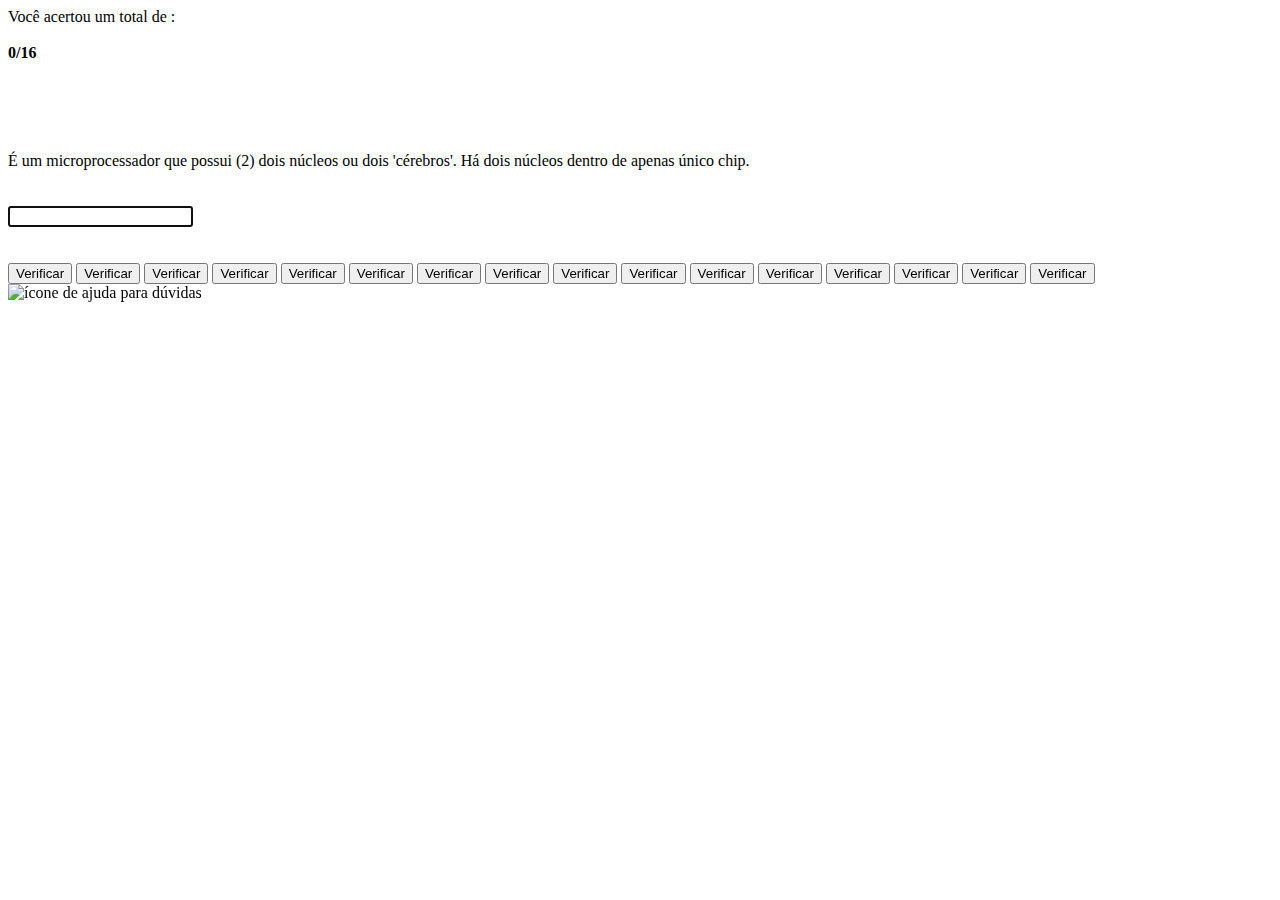
==== index.html @ f4ce8bfe "Add files via upload" ====
<!DOCTYPE html>
<html lang="pt">

<head>
    <meta charset="UTF-8">
    <meta http-equiv="X-UA-Compatible" content="IE=edge">
    <meta name="viewport" content="width=device-width, initial-scale=1.0">
    <title>Palavra-Cruzada</title>
    <link rel="shortcut icon" href="img/2.jpg">
</head>

<link rel="stylesheet" href="styles.css">

<body style="background-image: url(img/1.jpg);">
    <div class="container">

        <div id="TelaPrincipal">
            <!-- Coluna 1 -->
            <div class="Coluna">
                <div class="Celulas1" id="bordaLateralE01"></div>
                <div class="Celulas1" id="bordaLateralE"></div>
                <div class="Celulas1" id="bordaLateralE"></div>
                <div class="Celulas1" id="bordaLateralE"></div>
                <div class="Celulas1" id="bordaLateralE"></div>
                <div class="Celulas1" id="bordaLateralE"></div>
                <div class="Celulas1" id="bordaLateralE"></div>
                <div class="Celulas1" id="bordaLateralE"></div>
                <div class="Celulas1" id="bordaLateralE"></div>
                <div class="Celulas1" id="bordaLateralE"></div>
                <div class="Celulas1" id="bordaLateralE"></div>
                <div class="Celulas1" id="bordaLateralE"></div>
                <div class="Celulas1" id="bordaLateralE"></div>
                <div class="Celulas1" id="bordaLateralE"></div>
                <div class="Celulas1" id="bordaLateralE"></div>
                <div class="Celulas1" id="bordaLateralE"></div>
                <div class="Celulas1" id="bordaLateralE"></div>
                <div class="Celulas1" id="bordaLateralE"></div>
                <div class="Celulas1" id="bordaLateralE04"></div>
            </div>
            <!-- Coluna 2 -->
            <div class="Coluna">
                <div class="Celulas1" id="bordaSuperior"></div>
                <div class="Celulas" id="bordaLateralE05"></div>
                <div class="Celulas" id="CelulaVazia"></div>
                <div class="Celulas" id="CelulaVazia"></div>
                <div class="Celulas" id="CelulaVazia"></div>
                <div class="Celulas" id="CelulaVazia"></div>
                <div class="Celulas" id="CelulaVazia"></div>
                <div class="Celulas" id="CelulaVazia"></div>
                <div class="Celulas" id="CelulaVazia"></div>
                <div class="Celulas" id="CelulaVazia"></div>
                <div class="Celulas" id="CelulaVazia"></div>
                <div class="Celulas" id="CHAR_22"></div>
                <div class="Celulas" id="CelulaVazia"></div>
                <div class="Celulas" id="CelulaVazia"></div>
                <div class="Celulas" id="CelulaVazia"></div>
                <div class="Celulas" id="CelulaVazia"></div>
                <div class="Celulas" id="CelulaVazia"></div>
                <div class="Celulas" id="CelulaVazia"></div>
                <div class="Celulas1" id="bordaInferior"></div>
            </div>
            <!-- Coluna 3 -->
            <div class="Coluna">
                <div class="Celulas1" id="bordaSuperior"></div>
                <div class="Celulas" id="CHAR_1"></div>
                <div class="Celulas" id="CHAR_2"></div>
                <div class="Celulas" id="CHAR_3"></div>
                <div class="Celulas" id="CHAR_4"></div>
                <div class="Celulas" id="CHAR_5"></div>
                <div class="Celulas" id="CHAR_6"></div>
                <div class="Celulas" id="CHAR_7"></div>
                <div class="Celulas" id="CHAR_8"></div>
                <div class="Celulas" id="CHAR_9"></div>
                <div class="Celulas" id="CelulaVazia"></div>
                <div class="Celulas" id="CHAR_23"></div>
                <div class="Celulas" id="CelulaVazia"></div>
                <div class="Celulas" id="CelulaVazia"></div>
                <div class="Celulas" id="CelulaVazia"></div>
                <div class="Celulas" id="CelulaVazia"></div>
                <div class="Celulas" id="CelulaVazia"></div>
                <div class="Celulas" id="CelulaVazia"></div>
                <div class="Celulas1" id="bordaInferior"></div>
            </div>
            <!-- Coluna 4 -->
            <div class="Coluna">
                <div class="Celulas1" id="bordaSuperior"></div>
                <div class="Celulas" id="CelulaVazia"></div>
                <div class="Celulas" id="CelulaVazia"></div>
                <div class="Celulas" id="CelulaVazia"></div>
                <div class="Celulas" id="CelulaVazia"></div>
                <div class="Celulas" id="CelulaVazia"></div>
                <div class="Celulas" id="CelulaVazia"></div>
                <div class="Celulas" id="CelulaVazia"></div>
                <div class="Celulas" id="CHAR_31"></div>
                <div class="Celulas" id="CelulaVazia"></div>
                <div class="Celulas" id="CHAR_49"></div>
                <div class="Celulas" id="CHAR_24"></div>
                <div class="Celulas" id="CHAR_50"></div>
                <div class="Celulas" id="CelulaVazia"></div>
                <div class="Celulas" id="CelulaVazia"></div>
                <div class="Celulas" id="CelulaVazia"></div>
                <div class="Celulas" id="CelulaVazia"></div>
                <div class="Celulas" id="CelulaVazia"></div>
                <div class="Celulas1" id="bordaInferior"></div>
            </div>
            <!-- Coluna 5 -->
            <div class="Coluna">
                <div class="Celulas1" id="bordaSuperior"></div>
                <div class="Celulas" id="CelulaVazia"></div>
                <div class="Celulas" id="CelulaVazia"></div>
                <div class="Celulas" id="CelulaVazia"></div>
                <div class="Celulas" id="CHAR_79"></div>
                <div class="Celulas" id="CelulaVazia"></div>
                <div class="Celulas" id="CelulaVazia"></div>
                <div class="Celulas" id="CelulaVazia"></div>
                <div class="Celulas" id="CHAR_32"></div>
                <div class="Celulas" id="CelulaVazia"></div>
                <div class="Celulas" id="CelulaVazia"></div>
                <div class="Celulas" id="CHAR_25"></div>
                <div class="Celulas" id="CelulaVazia"></div>
                <div class="Celulas" id="CelulaVazia"></div>
                <div class="Celulas" id="CelulaVazia"></div>
                <div class="Celulas" id="CelulaVazia"></div>
                <div class="Celulas" id="CelulaVazia"></div>
                <div class="Celulas" id="CelulaVazia"></div>
                <div class="Celulas1" id="bordaInferior"></div>
            </div>
            <!-- Coluna 6 -->
            <div class="Coluna">
                <div class="Celulas1" id="bordaSuperior"></div>
                <div class="Celulas" id="CelulaVazia"></div>
                <div class="Celulas" id="CelulaVazia"></div>
                <div class="Celulas" id="CelulaVazia"></div>
                <div class="Celulas" id="CHAR_80"></div>
                <div class="Celulas" id="CelulaVazia"></div>
                <div class="Celulas" id="CelulaVazia"></div>
                <div class="Celulas" id="CelulaVazia"></div>
                <div class="Celulas" id="CHAR_16"></div>
                <div class="Celulas" id="CHAR_17"></div>
                <div class="Celulas" id="CelulaVazia"></div>
                <div class="Celulas" id="CHAR_26"></div>
                <div class="Celulas" id="CelulaVazia"></div>
                <div class="Celulas" id="CHAR_51"></div>
                <div class="Celulas" id="CelulaVazia"></div>
                <div class="Celulas" id="CelulaVazia"></div>
                <div class="Celulas" id="CelulaVazia"></div>
                <div class="Celulas" id="CelulaVazia"></div>
                <div class="Celulas1" id="bordaInferior"></div>
            </div>
            <!-- Coluna 7 -->
            <div class="Coluna">
                <div class="Celulas1" id="bordaSuperior"></div>
                <div class="Celulas" id="CHAR_55"></div>
                <div class="Celulas" id="CHAR_56"></div>
                <div class="Celulas" id="CHAR_57"></div>
                <div class="Celulas" id="CHAR_58"></div>
                <div class="Celulas" id="CHAR_59"></div>
                <div class="Celulas" id="CHAR_60"></div>
                <div class="Celulas" id="CHAR_61"></div>
                <div class="Celulas" id="CHAR_33"></div>
                <div class="Celulas" id="CelulaVazia"></div>
                <div class="Celulas" id="CelulaVazia"></div>
                <div class="Celulas" id="CHAR_27"></div>
                <div class="Celulas" id="CHAR_10"></div>
                <div class="Celulas" id="CHAR_11"></div>
                <div class="Celulas" id="CHAR_12"></div>
                <div class="Celulas" id="CelulaVazia"></div>
                <div class="Celulas" id="CHAR_41"></div>
                <div class="Celulas" id="CelulaVazia"></div>
                <div class="Celulas1" id="bordaInferior"></div>
            </div>
            <!-- Coluna 8 -->
            <div class="Coluna">
                <div class="Celulas1" id="bordaSuperior"></div>
                <div class="Celulas" id="CelulaVazia"></div>
                <div class="Celulas" id="CelulaVazia"></div>
                <div class="Celulas" id="CelulaVazia"></div>
                <div class="Celulas" id="CelulaVazia"></div>
                <div class="Celulas" id="CelulaVazia"></div>
                <div class="Celulas" id="CelulaVazia"></div>
                <div class="Celulas" id="CelulaVazia"></div>
                <div class="Celulas" id="CHAR_34"></div>
                <div class="Celulas" id="CelulaVazia"></div>
                <div class="Celulas" id="CelulaVazia"></div>
                <div class="Celulas" id="CHAR_28"></div>
                <div class="Celulas" id="CelulaVazia"></div>
                <div class="Celulas" id="CHAR_52"></div>
                <div class="Celulas" id="CelulaVazia"></div>
                <div class="Celulas" id="CelulaVazia"></div>
                <div class="Celulas" id="CHAR_42"></div>
                <div class="Celulas" id="CelulaVazia"></div>
                <div class="Celulas1" id="bordaInferior"></div>
            </div>
            <!-- Coluna 9 -->
            <div class="Coluna">
                <div class="Celulas1" id="bordaSuperior"></div>
                <div class="Celulas" id="CelulaVazia"></div>
                <div class="Celulas" id="CHAR_13"></div>
                <div class="Celulas" id="CelulaVazia"></div>
                <div class="Celulas" id="CelulaVazia"></div>
                <div class="Celulas" id="CHAR_46"></div>
                <div class="Celulas" id="CelulaVazia"></div>
                <div class="Celulas" id="CelulaVazia"></div>
                <div class="Celulas" id="CHAR_35"></div>
                <div class="Celulas" id="CelulaVazia"></div>
                <div class="Celulas" id="CelulaVazia"></div>
                <div class="Celulas" id="CHAR_29"></div>
                <div class="Celulas" id="CelulaVazia"></div>
                <div class="Celulas" id="CHAR_53"></div>
                <div class="Celulas" id="CelulaVazia"></div>
                <div class="Celulas" id="CelulaVazia"></div>
                <div class="Celulas" id="CHAR_43"></div>
                <div class="Celulas" id="CelulaVazia"></div>
                <div class="Celulas1" id="bordaInferior"></div>
            </div>
            <!-- Coluna 10 -->
            <div class="Coluna">
                <div class="Celulas1" id="bordaSuperior"></div>
                <div class="Celulas" id="CelulaVazia"></div>
                <div class="Celulas" id="CHAR_14"></div>
                <div class="Celulas" id="CHAR_70"></div>
                <div class="Celulas" id="CHAR_71"></div>
                <div class="Celulas" id="CHAR_47"></div>
                <div class="Celulas" id="CHAR_72"></div>
                <div class="Celulas" id="CHAR_18"></div>
                <div class="Celulas" id="CHAR_36"></div>
                <div class="Celulas" id="CHAR_73"></div>
                <div class="Celulas" id="CHAR_74"></div>
                <div class="Celulas" id="CHAR_30"></div>
                <div class="Celulas" id="CHAR_75"></div>
                <div class="Celulas" id="CHAR_54"></div>
                <div class="Celulas" id="CHAR_76"></div>
                <div class="Celulas" id="CHAR_77"></div>
                <div class="Celulas" id="CHAR_44"></div>
                <div class="Celulas" id="CHAR_78"></div>
                <div class="Celulas1" id="bordaInferior"></div>
            </div>
            <!-- Coluna 11 -->
            <div class="Coluna">
                <div class="Celulas1" id="bordaSuperior"></div>
                <div class="Celulas" id="CelulaVazia"></div>
                <div class="Celulas" id="CHAR_15"></div>
                <div class="Celulas" id="CelulaVazia"></div>
                <div class="Celulas" id="CelulaVazia"></div>
                <div class="Celulas" id="CHAR_48"></div>
                <div class="Celulas" id="CelulaVazia"></div>
                <div class="Celulas" id="CHAR_19"></div>
                <div class="Celulas" id="CHAR_37"></div>
                <div class="Celulas" id="CelulaVazia"></div>
                <div class="Celulas" id="CelulaVazia"></div>
                <div class="Celulas" id="CelulaVazia"></div>
                <div class="Celulas" id="CelulaVazia"></div>
                <div class="Celulas" id="CelulaVazia"></div>
                <div class="Celulas" id="CelulaVazia"></div>
                <div class="Celulas" id="CelulaVazia"></div>
                <div class="Celulas" id="CHAR_45"></div>
                <div class="Celulas" id="CelulaVazia"></div>
                <div class="Celulas1" id="bordaInferior"></div>
            </div>
            <!-- Coluna 12 -->
            <div class="Coluna">
                <div class="Celulas1" id="bordaSuperior"></div>
                <div class="Celulas" id="CelulaVazia"></div>
                <div class="Celulas" id="CelulaVazia"></div>
                <div class="Celulas" id="CelulaVazia"></div>
                <div class="Celulas" id="CelulaVazia"></div>
                <div class="Celulas" id="CelulaVazia"></div>
                <div class="Celulas" id="CelulaVazia"></div>
                <div class="Celulas" id="CelulaVazia"></div>
                <div class="Celulas" id="CHAR_38"></div>
                <div class="Celulas" id="CelulaVazia"></div>
                <div class="Celulas" id="CelulaVazia"></div>
                <div class="Celulas" id="CelulaVazia"></div>
                <div class="Celulas" id="CelulaVazia"></div>
                <div class="Celulas" id="CelulaVazia"></div>
                <div class="Celulas" id="CelulaVazia"></div>
                <div class="Celulas" id="CelulaVazia"></div>
                <div class="Celulas" id="CelulaVazia"></div>
                <div class="Celulas" id="CelulaVazia"></div>
                <div class="Celulas1" id="bordaInferior"></div>
            </div>
            <!-- Coluna 13 -->
            <div class="Coluna">
                <div class="Celulas1" id="bordaSuperior"></div>
                <div class="Celulas" id="CelulaVazia"></div>
                <div class="Celulas" id="CelulaVazia"></div>
                <div class="Celulas" id="CelulaVazia"></div>
                <div class="Celulas" id="CelulaVazia"></div>
                <div class="Celulas" id="CelulaVazia"></div>
                <div class="Celulas" id="CelulaVazia"></div>
                <div class="Celulas" id="CHAR_62"></div>
                <div class="Celulas" id="CHAR_39"></div>
                <div class="Celulas" id="CHAR_63"></div>
                <div class="Celulas" id="CHAR_64"></div>
                <div class="Celulas" id="CHAR_65"></div>
                <div class="Celulas" id="CHAR_66"></div>
                <div class="Celulas" id="CHAR_67"></div>
                <div class="Celulas" id="CHAR_68"></div>
                <div class="Celulas" id="CHAR_69"></div>
                <div class="Celulas" id="CelulaVazia"></div>
                <div class="Celulas" id="CelulaVazia"></div>
                <div class="Celulas1" id="bordaInferior"></div>
            </div>
            <!-- Coluna 14 -->
            <div class="Coluna">
                <div class="Celulas1" id="bordaSuperior"></div>
                <div class="Celulas" id="CelulaVazia"></div>
                <div class="Celulas" id="CelulaVazia"></div>
                <div class="Celulas" id="CelulaVazia"></div>
                <div class="Celulas" id="CelulaVazia"></div>
                <div class="Celulas" id="CelulaVazia"></div>
                <div class="Celulas" id="CelulaVazia"></div>
                <div class="Celulas" id="CelulaVazia"></div>
                <div class="Celulas" id="CHAR_40"></div>
                <div class="Celulas" id="CelulaVazia"></div>
                <div class="Celulas" id="CelulaVazia"></div>
                <div class="Celulas" id="CelulaVazia"></div>
                <div class="Celulas" id="CelulaVazia"></div>
                <div class="Celulas" id="CelulaVazia"></div>
                <div class="Celulas" id="CelulaVazia"></div>
                <div class="Celulas" id="CelulaVazia"></div>
                <div class="Celulas" id="CelulaVazia"></div>
                <div class="Celulas" id="CelulaVazia"></div>
                <div class="Celulas1" id="bordaInferior"></div>
            </div>
            <!-- Coluna 15 -->
            <div class="Coluna">
                <div class="Celulas1" id="bordaSuperior"></div>
                <div class="Celulas" id="CelulaVazia"></div>
                <div class="Celulas" id="CelulaVazia"></div>
                <div class="Celulas" id="CelulaVazia"></div>
                <div class="Celulas" id="CelulaVazia"></div>
                <div class="Celulas" id="CelulaVazia"></div>
                <div class="Celulas" id="CelulaVazia"></div>
                <div class="Celulas" id="CHAR_20"></div>
                <div class="Celulas" id="CHAR_21"></div>
                <div class="Celulas" id="CelulaVazia"></div>
                <div class="Celulas" id="CelulaVazia"></div>
                <div class="Celulas" id="CelulaVazia"></div>
                <div class="Celulas" id="CelulaVazia"></div>
                <div class="Celulas" id="CelulaVazia"></div>
                <div class="Celulas" id="CelulaVazia"></div>
                <div class="Celulas" id="CelulaVazia"></div>
                <div class="Celulas" id="CelulaVazia"></div>
                <div class="Celulas" id="CelulaVazia"></div>
                <div class="Celulas1" id="bordaInferior"></div>
            </div>
            <!-- Coluna 16 -->
            <div class="Coluna">
                <div class="Celulas1" id="bordaSuperior"></div>
                <div class="Celulas" id="CelulaVazia"></div>
                <div class="Celulas" id="CelulaVazia"></div>
                <div class="Celulas" id="CelulaVazia"></div>
                <div class="Celulas" id="CelulaVazia"></div>
                <div class="Celulas" id="CelulaVazia"></div>
                <div class="Celulas" id="CelulaVazia"></div>
                <div class="Celulas" id="CelulaVazia"></div>
                <div class="Celulas" id="CelulaVazia"></div>
                <div class="Celulas" id="CelulaVazia"></div>
                <div class="Celulas" id="CelulaVazia"></div>
                <div class="Celulas" id="CelulaVazia"></div>
                <div class="Celulas" id="CelulaVazia"></div>
                <div class="Celulas" id="CelulaVazia"></div>
                <div class="Celulas" id="CelulaVazia"></div>
                <div class="Celulas" id="CelulaVazia"></div>
                <div class="Celulas" id="CelulaVazia"></div>
                <div class="Celulas" id="CelulaVazia"></div>
                <div class="Celulas1" id="bordaInferior"></div>
            </div>
            <!-- Coluna 17 -->
            <div class="Coluna">
                <div class="Celulas1" id="bordaLateralD02"></div>
                <div class="Celulas1" id="bordaLateralD"></div>
                <div class="Celulas1" id="bordaLateralD"></div>
                <div class="Celulas1" id="bordaLateralD"></div>
                <div class="Celulas1" id="bordaLateralD"></div>
                <div class="Celulas1" id="bordaLateralD"></div>
                <div class="Celulas1" id="bordaLateralD"></div>
                <div class="Celulas1" id="bordaLateralD"></div>
                <div class="Celulas1" id="bordaLateralD"></div>
                <div class="Celulas1" id="bordaLateralD"></div>
                <div class="Celulas1" id="bordaLateralD"></div>
                <div class="Celulas1" id="bordaLateralD"></div>
                <div class="Celulas1" id="bordaLateralD"></div>
                <div class="Celulas1" id="bordaLateralD"></div>
                <div class="Celulas1" id="bordaLateralD"></div>
                <div class="Celulas1" id="bordaLateralD"></div>
                <div class="Celulas1" id="bordaLateralD"></div>
                <div class="Celulas1" id="bordaLateralD"></div>
                <div class="Celulas1" id="bordaLateralD03"></div>
            </div>
            <div class="Conteudo">
                <div class="Perguntas">
                    <div class="Contagem">

                        Você acertou um total de :<br> <br>

                        <b>
                            <span id="pontos">0</span>/16
                        </b>

                    </div>

                    <br> <br> <br> <br> <br>

                    <div class="ajuda" id="id_ajuda" style="display: none;">
                        <span id="resolucao">
                        <h4>Realize os seguintes exercícios de
                            Sistemas de Numeração para ter acesso à ajuda.</h4>
                            <span id="pgt_01">1. Transforme de Decimal para Binário: <br> </span>
                            A) <b>272</b> <input id="A_1"> <br>
                            <!--100010000 -->
                            B) <b>554</b> <input id="B_1"> <br>
                            <!--1000101010 -->
                            C) <b>139</b> <input id="C_1"> <br> <br>
                            <!--10001011 -->
                            <span id="pgt_02">2. Transforme de Hexadecimal para Octal: <br></span>
                            A) <b>444</b> <input id="A_2"> <br>
                            <!--2104 -->
                            B) <b>251</b> <input id="B_2"> <br>
                            <!--1121 -->
                            C) <b>666</b> <input id="C_2"> <br> <br>
                            <!--3146 -->
                            <span id="pgt_03">3. Transforme de Hexadecimal para Decimal: <br> </span>
                            A) <b>5B1</b> <input id="A_3"> <br>
                            <!--1457 -->
                            B) <b>BBC</b> <input id="B_3"> <br>
                            <!--3004 -->
                            C) <b>111</b> <input id="C_3"> <br> <br>
                            <!--273 -->
                        </span>
                        <button onclick="enviar()" id="bt_enviar">Enviar</button>
                        <button onclick="voltar()" id="bt_voltar">Voltar</button>
<a href=""></a>

                    </div>
                    <div id="Pergunta1">
                        <div class="Cx_Pergunta" id="Pergunta00">
                            É um microprocessador que possui (2) dois núcleos ou dois 'cérebros'. Há dois núcleos dentro
                            de apenas único chip.
                        </div>
                        <br> <br>

                        <input id="Resposta" autofocus>
                        <br> <br> <br>

                        <button id="botao00" onclick="bt_Resposta00()">Verificar</button>
                        <button id="botao01" onclick="bt_Resposta01()">Verificar</button>
                        <button id="botao02" onclick="bt_Resposta02()">Verificar</button>
                        <button id="botao03" onclick="bt_Resposta03()">Verificar</button>
                        <button id="botao04" onclick="bt_Resposta04()">Verificar</button>
                        <button id="botao05" onclick="bt_Resposta05()">Verificar</button>
                        <button id="botao06" onclick="bt_Resposta06()">Verificar</button>
                        <button id="botao07" onclick="bt_Resposta07()">Verificar</button>
                        <button id="botao08" onclick="bt_Resposta08()">Verificar</button>
                        <button id="botao09" onclick="bt_Resposta09()">Verificar</button>
                        <button id="botao10" onclick="bt_Resposta10()">Verificar</button>
                        <button id="botao11" onclick="bt_Resposta11()">Verificar</button>
                        <button id="botao12" onclick="bt_Resposta12()">Verificar</button>
                        <button id="botao13" onclick="bt_Resposta13()">Verificar</button>
                        <button id="botao14" onclick="bt_Resposta14()">Verificar</button>
                        <button id="botao15" onclick="bt_Resposta15()">Verificar</button>

                        <a href="inicio.html">
                            <button id="ret" onclick="retornar()" style="display: none;">
                                Reiniciar
                            </button>
                        </a>

                        <div class="Separar" id="repositorio"></div>
                        <img onclick="img_ajuda()" src="img/help.png" alt="ícone de ajuda para dúvidas">
                    </div>

                </div>
            </div>
        </div>
    </div>
</body>

</html>
<script>
    var contagem = 0;

    function bt_Resposta00() {
        var ax_Resposta = Resposta.value;
        var contagem = 0;
        if (ax_Resposta == "DualCore" ||
            ax_Resposta == "Dual core" ||
            ax_Resposta == "dual core" ||
            ax_Resposta == "dual Core" ||
            ax_Resposta == "DUAL CORE" ||
            ax_Resposta == "Dual-Core" ||
            ax_Resposta == "Dual-core" ||
            ax_Resposta == "dual-core" ||
            ax_Resposta == "DUAL-CORE" ||
            ax_Resposta == "DualCore" ||
            ax_Resposta == "Dualcore" ||
            ax_Resposta == "dualcore" ||
            ax_Resposta == "DUALCORE") {
            CHAR_1.innerHTML = `D`;
            CHAR_2.innerHTML = `U`;
            CHAR_3.innerHTML = `A`;
            CHAR_4.innerHTML = `L`;
            CHAR_5.innerHTML = `-`;
            CHAR_6.innerHTML = `C`;
            CHAR_7.innerHTML = `O`;
            CHAR_8.innerHTML = `R`;
            CHAR_9.innerHTML = `E`;
            botao00.style.display = "none";
            botao01.style.display = "block";
            botao02.style.display = "none";
            botao03.style.display = "none";
            botao04.style.display = "none";
            botao05.style.display = "none";
            botao06.style.display = "none";
            botao07.style.display = "none";
            botao08.style.display = "none";
            botao09.style.display = "none";
            botao10.style.display = "none";
            botao11.style.display = "none";
            botao12.style.display = "none";
            botao13.style.display = "none";
            botao14.style.display = "none";
            botao15.style.display = "none";
            ret.style.display = "none";
            Resposta.value = '';
            contagem = contagem + 1;
            pontos.innerHTML = contagem;
            Pergunta00.innerHTML = `É a parte de um SO, que realiza as instruções de um programa de computador, para executar a aritmética básica, lógica, e a entrada e saída de dados.`
        } else {
            alert("Resposta incorreta!")
            alert("Tente novamente.")
        }
    }

    function bt_Resposta01() {
        var ax_Resposta = Resposta.value;
        var contagem = 1;
        if (ax_Resposta == "CPU" ||
            ax_Resposta == "CPu" ||
            ax_Resposta == "Cpu" ||
            ax_Resposta == "cPU" ||
            ax_Resposta == "cPu" ||
            ax_Resposta == "CpU" ||
            ax_Resposta == "cpu" ||
            ax_Resposta == "cpU") {
            CHAR_10.innerHTML = `C`
            CHAR_11.innerHTML = `P`
            CHAR_12.innerHTML = `U`
            botao00.style.display = "none";
            botao01.style.display = "none";
            botao02.style.display = "block";
            botao03.style.display = "none";
            botao04.style.display = "none";
            botao05.style.display = "none";
            botao06.style.display = "none";
            botao07.style.display = "none";
            botao08.style.display = "none";
            botao09.style.display = "none";
            botao10.style.display = "none";
            botao11.style.display = "none";
            botao12.style.display = "none";
            botao13.style.display = "none";
            botao14.style.display = "none";
            botao15.style.display = "none";
            ret.style.display = "none";
            Resposta.value = '';
            Pergunta00.innerHTML = `Sigla em inglês de uma característica de um computador que dá possibilidades à leitura e escrita da memória do sistema independente de uma CPU.`;
            contagem = contagem + 1;
            pontos.innerHTML = contagem;
        } else {
            alert("Resposta incorreta!")
            alert("Tente novamente.")
        }
    }

    function bt_Resposta02() {

        var ax_Resposta = Resposta.value;
        var contagem = 2;
        if (ax_Resposta == "dma" ||
            ax_Resposta == "DMA" ||
            ax_Resposta == "Dma" ||
            ax_Resposta == "DMa" ||
            ax_Resposta == "DmA" ||
            ax_Resposta == "dMA" ||
            ax_Resposta == "dMa" ||
            ax_Resposta == "dmA") {
            CHAR_13.innerHTML = `D`
            CHAR_14.innerHTML = `M`
            CHAR_15.innerHTML = `A`
            botao00.style.display = "none";
            botao01.style.display = "none";
            botao02.style.display = "none";
            botao03.style.display = "block";
            botao04.style.display = "none";
            botao05.style.display = "none";
            botao06.style.display = "none";
            botao07.style.display = "none";
            botao08.style.display = "none";
            botao09.style.display = "none";
            botao10.style.display = "none";
            botao11.style.display = "none";
            botao12.style.display = "none";
            botao13.style.display = "none";
            botao14.style.display = "none";
            botao15.style.display = "none";
            ret.style.display = "none";
            Resposta.value = '';
            Pergunta00.innerHTML = `Uma série de processadores da marca Intel que foi lançado pela primeira vez ao mundo em 9 de Setembro de 2009 nos Estados Unidos da América.`;
            contagem = contagem + 1;
            pontos.innerHTML = contagem;
        } else {
            alert("Resposta incorreta!")
            alert("Tente novamente.")
        }
    }

    function bt_Resposta03() {
        var ax_Resposta = Resposta.value;
        var contagem = 3;
        if (ax_Resposta == "i5" ||
            ax_Resposta == "I5") {
            CHAR_16.innerHTML = `I`;
            CHAR_17.innerHTML = `5`;
            botao00.style.display = "none";
            botao01.style.display = "none";
            botao02.style.display = "none";
            botao03.style.display = "none";
            botao04.style.display = "block";
            botao05.style.display = "none";
            botao06.style.display = "none";
            botao07.style.display = "none";
            botao08.style.display = "none";
            botao09.style.display = "none";
            botao10.style.display = "none";
            botao11.style.display = "none";
            botao12.style.display = "none";
            botao13.style.display = "none";
            botao14.style.display = "none";
            botao15.style.display = "none";
            ret.style.display = "none";
            Resposta.value = '';
            Pergunta00.innerHTML = `Uma série de processadores da marca Intel que foi lançado pela primeira vez ao mundo em 17 de Novembro de 2008 nos Estados Unidos da América.`;
            contagem = contagem + 1;
            pontos.innerHTML = contagem;
        } else {
            alert("Resposta incorreta!")
            alert("Tente novamente.")
        }
    }

    function bt_Resposta04() {
        var ax_Resposta = Resposta.value;
        var contagem = 4;
        if (ax_Resposta == "i7" ||
            ax_Resposta == "I7") {
            CHAR_18.innerHTML = `I`;
            CHAR_19.innerHTML = `7`;
            botao00.style.display = "none";
            botao01.style.display = "none";
            botao02.style.display = "none";
            botao03.style.display = "none";
            botao04.style.display = "none";
            botao05.style.display = "block";
            botao06.style.display = "none";
            botao07.style.display = "none";
            botao08.style.display = "none";
            botao09.style.display = "none";
            botao10.style.display = "none";
            botao11.style.display = "none";
            botao12.style.display = "none";
            botao13.style.display = "none";
            botao14.style.display = "none";
            botao15.style.display = "none";
            ret.style.display = "none";
            Resposta.value = '';
            Pergunta00.innerHTML = `Nomenclatura para Seleção de Chip na língua inglesa. Geralmente o mesmo é utilizado com a lógica dos três estados.`;
            contagem = contagem + 1;
            pontos.innerHTML = contagem;
        } else {
            alert("Resposta incorreta!")
            alert("Tente novamente.")
        }
    }

    function bt_Resposta05() {
        var ax_Resposta = Resposta.value;
        var contagem = 5;
        if (ax_Resposta == "CS" ||
            ax_Resposta == "cs" ||
            ax_Resposta == "Cs" ||
            ax_Resposta == "cS") {
            CHAR_20.innerHTML = `C`;
            CHAR_21.innerHTML = `S`;
            botao00.style.display = "none";
            botao01.style.display = "none";
            botao02.style.display = "none";
            botao03.style.display = "none";
            botao04.style.display = "none";
            botao05.style.display = "none";
            botao06.style.display = "block";
            botao07.style.display = "none";
            botao08.style.display = "none";
            botao09.style.display = "none";
            botao10.style.display = "none";
            botao11.style.display = "none";
            botao12.style.display = "none";
            botao13.style.display = "none";
            botao14.style.display = "none";
            botao15.style.display = "none";
            ret.style.display = "none";
            Resposta.value = '';
            Pergunta00.innerHTML = `É um microprocessador que possui (4) quatro núcleos ou quatro 'cérebros'. Há quatro núcleos dentro de apenas único chip.`;
            contagem = contagem + 1;
            pontos.innerHTML = contagem;
        } else {
            alert("Resposta incorreta!")
            alert("Tente novamente.")
        }
    }

    function bt_Resposta06() {
        var ax_Resposta = Resposta.value;
        var contagem = 6;
        if (ax_Resposta == "QuadCore" ||
            ax_Resposta == "Quad core" ||
            ax_Resposta == "quad core" ||
            ax_Resposta == "quad Core" ||
            ax_Resposta == "QUAD CORE" ||
            ax_Resposta == "Quad-Core" ||
            ax_Resposta == "Quad-core" ||
            ax_Resposta == "quad-core" ||
            ax_Resposta == "QUAD-CORE" ||
            ax_Resposta == "QuadCore" ||
            ax_Resposta == "Quadcore" ||
            ax_Resposta == "quadcore" ||
            ax_Resposta == "QUADCORE") {
            CHAR_22.innerHTML = `Q`;
            CHAR_23.innerHTML = `U`;
            CHAR_24.innerHTML = `A`;
            CHAR_25.innerHTML = `D`;
            CHAR_26.innerHTML = `-`;
            CHAR_27.innerHTML = `C`;
            CHAR_28.innerHTML = `O`;
            CHAR_29.innerHTML = `R`;
            CHAR_30.innerHTML = `E`;
            botao00.style.display = "none";
            botao01.style.display = "none";
            botao02.style.display = "none";
            botao03.style.display = "none";
            botao04.style.display = "none";
            botao05.style.display = "none";
            botao06.style.display = "none";
            botao07.style.display = "block";
            botao08.style.display = "none";
            botao09.style.display = "none";
            botao10.style.display = "none";
            botao11.style.display = "none";
            botao12.style.display = "none";
            botao13.style.display = "none";
            botao14.style.display = "none";
            botao15.style.display = "none";
            ret.style.display = "none";
            Resposta.value = '';
            Pergunta00.innerHTML = `Corresponde a uma memória local rápida do microprocessador e também armazena informações binárias (instruções, endereços e também dados).`;
            contagem = contagem + 1;
            pontos.innerHTML = contagem;
        } else {
            alert("Resposta incorreta!")
            alert("Tente novamente.")
        }
    }

    function bt_Resposta07() {
        var ax_Resposta = Resposta.value;
        var contagem = 7;
        if (ax_Resposta == "Registradores" ||
            ax_Resposta == "REGISTRADORES" ||
            ax_Resposta == "registradores") {
            CHAR_31.innerHTML = `E`;
            CHAR_32.innerHTML = `G`;
            CHAR_33.innerHTML = `S`;
            CHAR_34.innerHTML = `T`;
            CHAR_35.innerHTML = `R`;
            CHAR_36.innerHTML = `A`;
            CHAR_37.innerHTML = `D`;
            CHAR_38.innerHTML = `O`;
            CHAR_39.innerHTML = `R`;
            CHAR_40.innerHTML = `E`;
            botao00.style.display = "none";
            botao01.style.display = "none";
            botao02.style.display = "none";
            botao03.style.display = "none";
            botao04.style.display = "none";
            botao05.style.display = "none";
            botao06.style.display = "none";
            botao07.style.display = "none";
            botao08.style.display = "block";
            botao09.style.display = "none";
            botao10.style.display = "none";
            botao11.style.display = "none";
            botao12.style.display = "none";
            botao13.style.display = "none";
            botao14.style.display = "none";
            botao15.style.display = "none";
            ret.style.display = "none";
            Resposta.value = '';
            Pergunta00.innerHTML = `Tipo de memória NÃO VOLÁTIL, ou seja, consegue manter informações mesmo quando não há alimentação. Se difere da ROM pois pode ser atualizada.`;
            contagem = contagem + 1;
            pontos.innerHTML = contagem;
        } else {
            alert("Resposta incorreta!")
            alert("Tente novamente.")
        }
    }

    function bt_Resposta08() {
        var ax_Resposta = Resposta.value;
        var contagem = 8;
        if (ax_Resposta == "Flash" ||
            ax_Resposta == "FLASH" ||
            ax_Resposta == "flash") {
            CHAR_41.innerHTML = `F`;
            CHAR_42.innerHTML = `L`;
            CHAR_43.innerHTML = `A`;
            CHAR_44.innerHTML = `S`;
            CHAR_45.innerHTML = `H`;
            botao00.style.display = "none";
            botao01.style.display = "none";
            botao02.style.display = "none";
            botao03.style.display = "none";
            botao04.style.display = "none";
            botao05.style.display = "none";
            botao06.style.display = "none";
            botao07.style.display = "none";
            botao08.style.display = "none";
            botao09.style.display = "block";
            botao10.style.display = "none";
            botao11.style.display = "none";
            botao12.style.display = "none";
            botao13.style.display = "none";
            botao14.style.display = "none";
            botao15.style.display = "none";
            ret.style.display = "none";
            Resposta.value = '';
            Pergunta00.innerHTML = `É um tipo de memória NÃO VOLATIL e muito conhecida, porém, diferente da Memória Flash, esse tipo de memória não pode ser regravada.`;
            contagem = contagem + 1;
            pontos.innerHTML = contagem;
        } else {
            alert("Resposta incorreta!")
            alert("Tente novamente.")
        }
    }

    function bt_Resposta09() {
        var ax_Resposta = Resposta.value;
        var contagem = 9;
        if (ax_Resposta == "rom" ||
            ax_Resposta == "ROM" ||
            ax_Resposta == "Rom") {
            CHAR_46.innerHTML = `R`;
            CHAR_47.innerHTML = `O`;
            CHAR_48.innerHTML = `M`;
            botao00.style.display = "none";
            botao01.style.display = "none";
            botao02.style.display = "none";
            botao03.style.display = "none";
            botao04.style.display = "none";
            botao05.style.display = "none";
            botao06.style.display = "none";
            botao07.style.display = "none";
            botao08.style.display = "none";
            botao09.style.display = "none";
            botao10.style.display = "block";
            botao11.style.display = "none";
            botao12.style.display = "none";
            botao13.style.display = "none";
            botao14.style.display = "none";
            botao15.style.display = "none";
            ret.style.display = "none";
            Resposta.value = '';
            Pergunta00.innerHTML = `É um tipo de memória VOLATIL, que guarda os arquivos do computados de forma temporária, ou seja, a mesma pode ser regravada várias e várias vezes.`;
            contagem = contagem + 1;
            pontos.innerHTML = contagem;
        } else {
            alert("Resposta incorreta!")
            alert("Tente novamente.")
        }
    }

    function bt_Resposta10() {
        var ax_Resposta = Resposta.value;
        var contagem = 10;
        if (ax_Resposta == "ram" ||
            ax_Resposta == "RAM" ||
            ax_Resposta == "Ram") {
            CHAR_49.innerHTML = `R`;
            CHAR_50.innerHTML = `M`;
            botao00.style.display = "none";
            botao01.style.display = "none";
            botao02.style.display = "none";
            botao03.style.display = "none";
            botao04.style.display = "none";
            botao05.style.display = "none";
            botao06.style.display = "none";
            botao07.style.display = "none";
            botao08.style.display = "none";
            botao09.style.display = "none";
            botao10.style.display = "none";
            botao11.style.display = "block";
            botao12.style.display = "none";
            botao13.style.display = "none";
            botao14.style.display = "none";
            botao15.style.display = "none";
            ret.style.display = "none";
            Resposta.value = '';
            Pergunta00.innerHTML = `É um tipo de memória que pode ser regravada. As informações são apagadas pela exposição à luz ultravioleta por aproximadamente 15 minutos.`;
            contagem = contagem + 1;
            pontos.innerHTML = contagem;
        } else {
            alert("Resposta incorreta!")
            alert("Tente novamente.")
        }
    }

    function bt_Resposta11() {
        var ax_Resposta = Resposta.value;
        var contagem = 11;
        if (ax_Resposta == "eprom" ||
            ax_Resposta == "EPROM" ||
            ax_Resposta == "EProm" ||
            ax_Resposta == "Eprom") {
            CHAR_51.innerHTML = `E`;
            CHAR_52.innerHTML = `R`;
            CHAR_53.innerHTML = `O`;
            CHAR_54.innerHTML = `M`;
            botao00.style.display = "none";
            botao01.style.display = "none";
            botao02.style.display = "none";
            botao03.style.display = "none";
            botao04.style.display = "none";
            botao05.style.display = "none";
            botao06.style.display = "none";
            botao07.style.display = "none";
            botao08.style.display = "none";
            botao09.style.display = "none";
            botao10.style.display = "none";
            botao11.style.display = "none";
            botao12.style.display = "block";
            botao13.style.display = "none";
            botao14.style.display = "none";
            botao15.style.display = "none";
            ret.style.display = "none";
            Resposta.value = '';
            Pergunta00.innerHTML = `Termo utilizado dentro da computação para a transferência de dados entre computadores.`;
            contagem = contagem + 1;
            pontos.innerHTML = contagem;
        } else {
            alert("Resposta incorreta!")
            alert("Tente novamente.")
        }

    }

    function bt_Resposta12() {
        var ax_Resposta = Resposta.value;
        var contagem = 12;
        if (ax_Resposta == "Data Bus" ||
            ax_Resposta == "DataBus" ||
            ax_Resposta == "databus" ||
            ax_Resposta == "DATABUS") {
            CHAR_55.innerHTML = `D`;
            CHAR_56.innerHTML = `A`;
            CHAR_57.innerHTML = `T`;
            CHAR_58.innerHTML = `A`;
            CHAR_59.innerHTML = `-`;
            CHAR_60.innerHTML = `B`;
            CHAR_61.innerHTML = `U`;
            botao00.style.display = "none";
            botao01.style.display = "none";
            botao02.style.display = "none";
            botao03.style.display = "none";
            botao04.style.display = "none";
            botao05.style.display = "none";
            botao06.style.display = "none";
            botao07.style.display = "none";
            botao08.style.display = "none";
            botao09.style.display = "none";
            botao10.style.display = "none";
            botao11.style.display = "none";
            botao12.style.display = "none";
            botao13.style.display = "block";
            botao14.style.display = "none";
            botao15.style.display = "none";
            ret.style.display = "none";
            Resposta.value = '';
            Pergunta00.innerHTML = `Um elemento da CPU que transmite a localização (endereço) de um dado ou de uma informação armazenada pelo computador.`;
            contagem = contagem + 1;
            pontos.innerHTML = contagem;
        } else {
            alert("Resposta incorreta!")
            alert("Tente novamente.")
        }
    }

    function bt_Resposta13() {
        var ax_Resposta = Resposta.value;
        var contagem = 13;
        if (ax_Resposta == "Adress Bus" ||
            ax_Resposta == "AdressBus" ||
            ax_Resposta == "adress bus" ||
            ax_Resposta == "adressbus" ||
            ax_Resposta == "ADRESSBUS") {
            CHAR_62.innerHTML = `A`;
            CHAR_63.innerHTML = `D`;
            CHAR_64.innerHTML = `E`;
            CHAR_65.innerHTML = `S`;
            CHAR_66.innerHTML = `S`;
            CHAR_67.innerHTML = `B`;
            CHAR_68.innerHTML = `U`;
            CHAR_69.innerHTML = `S`;
            botao00.style.display = "none";
            botao01.style.display = "none";
            botao02.style.display = "none";
            botao03.style.display = "none";
            botao04.style.display = "none";
            botao05.style.display = "none";
            botao06.style.display = "none";
            botao07.style.display = "none";
            botao08.style.display = "none";
            botao09.style.display = "none";
            botao10.style.display = "none";
            botao11.style.display = "none";
            botao12.style.display = "none";
            botao13.style.display = "none";
            botao14.style.display = "block";
            botao15.style.display = "none";
            ret.style.display = "none";
            Resposta.value = '';
            Pergunta00.innerHTML = `É um tipo de memória que tem sua utilidade a armazenação de dados e informações em grande quantidade.`;
            contagem = contagem + 1;
            pontos.innerHTML = contagem;
        } else {
            alert("Resposta incorreta!")
            alert("Tente novamente.")
        }
    }

    function bt_Resposta14() {
        var ax_Resposta = Resposta.value;
        var contagem = 14;
        if (ax_Resposta == "Memoria de Massa" ||
            ax_Resposta == "Memória de Massa" ||
            ax_Resposta == "memoria de massa" ||
            ax_Resposta == "mamória de massa") {
            CHAR_70.innerHTML = `E`;
            CHAR_71.innerHTML = `M`;
            CHAR_72.innerHTML = `R`;
            CHAR_73.innerHTML = `-`;
            CHAR_74.innerHTML = `D`;
            CHAR_75.innerHTML = `-`;
            CHAR_76.innerHTML = `A`;
            CHAR_77.innerHTML = `S`;
            CHAR_78.innerHTML = `A`;
            botao00.style.display = "none";
            botao01.style.display = "none";
            botao02.style.display = "none";
            botao03.style.display = "none";
            botao04.style.display = "none";
            botao05.style.display = "none";
            botao06.style.display = "none";
            botao07.style.display = "none";
            botao08.style.display = "none";
            botao09.style.display = "none";
            botao10.style.display = "none";
            botao11.style.display = "none";
            botao12.style.display = "none";
            botao13.style.display = "none";
            botao14.style.display = "none";
            botao15.style.display = "block";
            ret.style.display = "none";
            Resposta.value = '';
            Pergunta00.innerHTML = `Sigla para o circuito digital que realiza as operações lógicas e aritméticas. Peça fundamental para uma CPU.`;
            contagem = contagem + 1;
            pontos.innerHTML = contagem;
        } else {
            alert("Resposta incorreta!")
            alert("Tente novamente.")
        }
    }

    function bt_Resposta15() {
        var ax_Resposta = Resposta.value;
        var contagem = 15;
        if (ax_Resposta == "ula" ||
            ax_Resposta == "ULA" ||
            ax_Resposta == "Ula") {
            CHAR_79.innerHTML = `U`;
            CHAR_80.innerHTML = `L`;
            botao00.style.display = "none";
            botao01.style.display = "none";
            botao02.style.display = "none";
            botao03.style.display = "none";
            botao04.style.display = "none";
            botao05.style.display = "none";
            botao06.style.display = "none";
            botao07.style.display = "none";
            botao08.style.display = "none";
            botao09.style.display = "none";
            botao10.style.display = "none";
            botao11.style.display = "none";
            botao12.style.display = "none";
            botao13.style.display = "none";
            botao14.style.display = "none";
            botao15.style.display = "none";
            Pergunta00.style.display = 'none';
            Resposta.style.display = 'none';
            ret.style.display = "block";
            repositorio.innerHTML = `Link do Repositório no GitHub:
            Clique aqui`
            contagem = contagem + 1;
            pontos.innerHTML = contagem;
            alert("Parabéns!");
            alert('Você conseguiu finalizar o desafio!')
        } else {
            alert("Resposta incorreta!");
            alert("Tente novamente.");
        }
    }

    function img_ajuda() {
        Pergunta1.style.display = "none";
        id_ajuda.style.display = "block";
        alert('Você clicou no ícone de ajuda...');
        alert('Caso você queira voltar para o jogo, basta clicar no botão "Voltar".')
        alert('Todas as questões devem estar corretas para ter acesso à ajuda.')
    }

    function voltar() {
        Pergunta1.style.display = "block"
        id_ajuda.style.display = "none";
    }

    function enviar() {
        if (A_1.value == 100010000 &&
            B_1.value == 1000101010 &&
            C_1.value == 10001011 &&
            A_2.value == 2104 &&
            B_2.value == 1121 &&
            C_2.value == 3146 &&
            A_3.value == 1457 &&
            B_3.value == 3004 &&
            C_3.value == 273) {
            resolucao.innerHTML = `
                                   <h2> Gabarito do Jogo: </h2>
                                   <b>01-</b> Dual-Core; <br>
                                   <b>02-</b> CPU;<br>
                                   <b>03-</b> DMA;<br>
                                   <b>04-</b> I5;<br>
                                   <b>05-</b> I7;<br>
                                   <b>06-</b> CS;<br>
                                   <b>07-</b> Quad-Core;<br>
                                   <b>08-</b> Registradores;<br>
                                   <b>09-</b> Flash;<br>
                                   <b>10-</b> ROM;<br>
                                   <b>11-</b> RAM; <br>
                                   <b>12-</b> EPROM;<br>
                                   <b>13-</b> Data-Bus;<br>
                                   <b>14-</b> Adress-Bus;<br>
                                   <b>15-</b> Memoria de Massa;<br>
                                   <b>16-</b> Ula; <br> <br>`;
                                   bt_enviar.style.display = "none";
        } else {
            alert('Há algo de errado!')
            alert('Tente novamente!')
            alert('Revise com cuidado...')
        }
    }
</script>
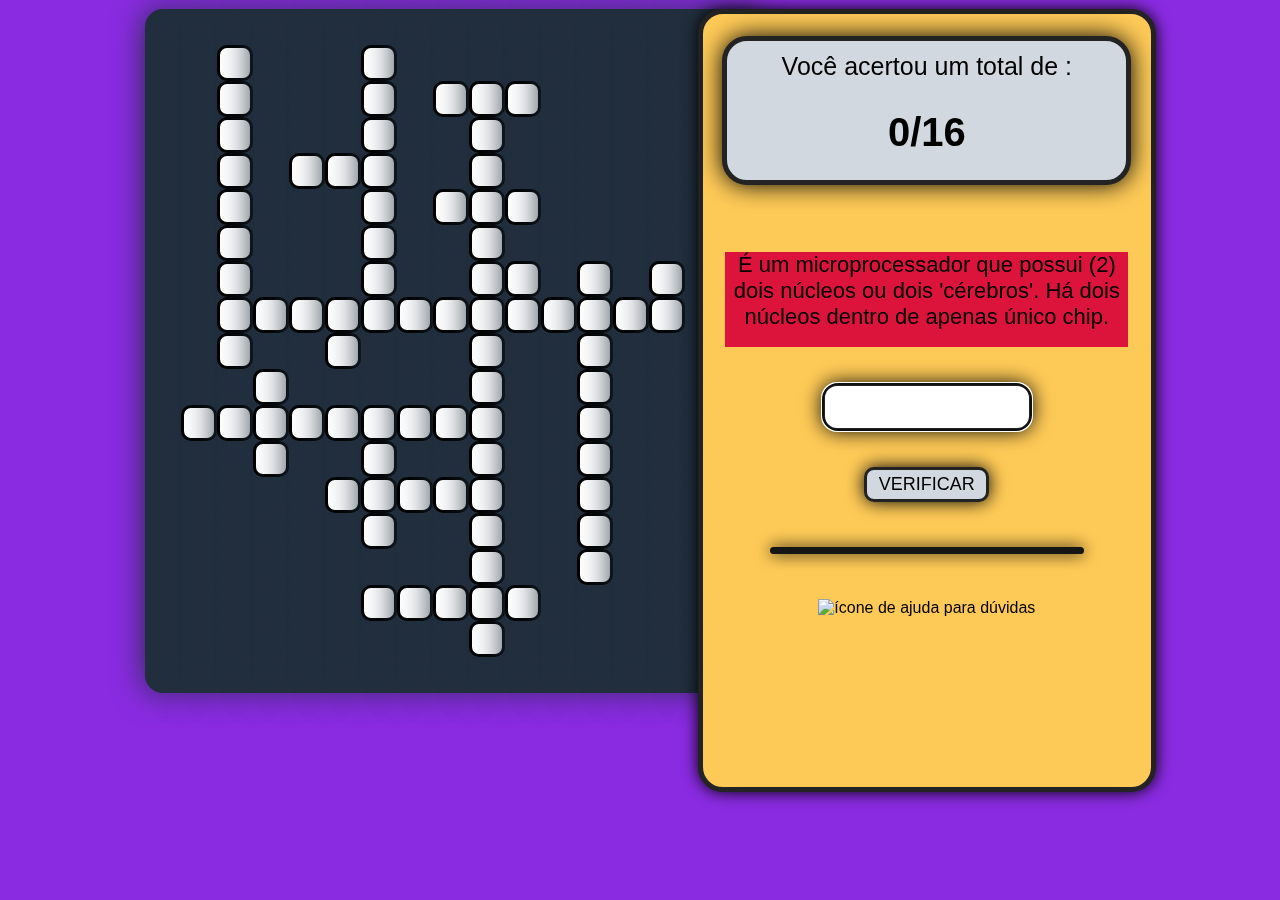
==== commit 0089992b: "AAA" ====
--- a/index.html
+++ b/index.html
@@ -9,7 +9,383 @@
     <link rel="shortcut icon" href="img/2.jpg">
 </head>
 
-<link rel="stylesheet" href="styles.css">
+<!-- <link rel="stylesheet" href="styles.css"> -->
+
+<style>
+    body {
+    margin: 0;
+    font-family: Trebuchet MS, sans-serif;
+    height: 100%;
+}
+
+html {
+    margin: 0;
+    width: 100%;
+    height: 100%;
+    background-color: blueviolet;
+}
+
+.container {
+    width: 86%;
+    margin: auto;
+    height: 100%;
+    display: flex;
+    /* background-color: rgb(107, 189, 121); */
+}         
+a {
+    text-decoration: none;
+    color: black;
+}
+
+#inicio {
+    background-color: #0abde3;
+    height: auto;
+    width: auto;
+    margin-left: 1%;
+    margin: auto;
+    margin-top: 8%;
+    text-align: center;
+    padding: 1% 2% 5% 2%;
+    border-radius: 20px;
+    border: 5px solid #232323;
+    box-shadow: 0 0 1em black;
+}
+#inicio h1 {
+    text-transform: uppercase;
+    margin-bottom: 10%;
+}
+
+.barrinha {
+    height: 6px;
+    width: 50px;
+    margin: auto;
+    border-radius: 100px;
+    margin-top: 10%;
+    background-color: #232323;
+    
+}
+
+#inicio button {
+    height: 70px;
+    width: 180px;
+    font-size: 30px;
+    text-transform: uppercase;
+    margin-top: 10%;
+    border-radius: 20px;
+    border: 3px solid black;
+    box-shadow: 0 0 1em black;
+    background-color: d1d8e0;
+    color: #161515;
+    font-weight: bold;
+    cursor: pointer;
+}
+
+#TelaPrincipal {
+    display: block;
+    width: 90%;
+    height: 95%;
+    margin: auto;
+    margin-top: 1vh;
+    margin-bottom: 1vh;
+    /* background-color: tomato; */
+    
+}
+
+#CHAR_1, #CHAR_2, #CHAR_3, #CHAR_5, #CHAR_6, #CHAR_7, #CHAR_8, #CHAR_9, #CHAR_10, #CHAR_11, #CHAR_16, #CHAR_15, #CHAR_14, #CHAR_13, #CHAR_12, #CHAR_17, #CHAR_18, #CHAR_19, #CHAR_20, #CHAR_21, #CHAR_26, #CHAR_25, #CHAR_24, #CHAR_23, #CHAR_22, #CHAR_27, #CHAR_28, #CHAR_29, #CHAR_30, #CHAR_31,
+#CHAR_36, #CHAR_35, #CHAR_34, #CHAR_33, #CHAR_32, #CHAR_37, #CHAR_38, #CHAR_39, #CHAR_40, #CHAR_41, #CHAR_46, #CHAR_45, #CHAR_44, #CHAR_43, #CHAR_42, #CHAR_47, #CHAR_48, #CHAR_49, #CHAR_50, #CHAR_51, #CHAR_56, #CHAR_55, #CHAR_54, #CHAR_53, #CHAR_52, #CHAR_57, #CHAR_58, #CHAR_59, #CHAR_60, #CHAR_61,#CHAR_66, #CHAR_65, #CHAR_64, #CHAR_63, #CHAR_62, #CHAR_67, #CHAR_68, #CHAR_69, #CHAR_70, #CHAR_71, #CHAR_72, #CHAR_73, #CHAR_74, #CHAR_75, #CHAR_76, #CHAR_77, #CHAR_78, #CHAR_79, #CHAR_80, #CHAR_4 {
+    background-color: white;
+    border: 3px solid black;
+    /* border-radius: 6.5px; */
+
+}
+
+#CelulaVazia {
+    background-color: #222f3e;
+    /* border: 3px solid #222f3e; */
+    background-image: url();
+    
+
+}
+
+.Celulas {
+    height: 30px;
+    width: 30px;
+    background-color: #222f3e;
+    border: 3px solid #222f3e;
+    border-radius: 10px;
+    font-size: 27px;
+    font-weight: bold;
+    text-align: center;
+}
+
+#bordaLateralE {
+    background-color: #222f3e;
+}
+#bordaLateralE01 {
+    background-color: #222f3e;
+    border-top-left-radius: 25px
+
+}
+#bordaLateralD02 {
+    background-color: #222f3e;
+    border-top-right-radius: 25px;
+}
+#bordaLateralD03 {
+    background-color: #222f3e;
+    border-bottom-right-radius: 25px;
+}
+#bordaLateralE04 {
+    background-color: #222f3e;
+    border-bottom-left-radius: 25px;
+}
+
+#bordaLateralE05 {
+    background-color: #222f3e;
+    /* border-top-left-radius: 25px;  */
+} 
+
+#bordaSuperior {
+    background-color: #222f3e;
+}
+
+#bordaInferior {
+    background-color: #222f3e;
+}
+
+#bordaLateralD {
+    background-color: #222f3e;
+}
+
+.Celulas1 {
+    height: 30px;
+    width: 30px;
+    border: 3px solid #222f3e;
+    
+}
+
+
+.Coluna {
+    display: block;
+    float: left;
+    height: 50%;
+    display: inline-table;
+    background-color: #222f3e;
+    border-radius: 25px;
+    box-shadow: 0 0 2em #222f3e;
+    
+} 
+
+.Conteudo {
+    height: auto;
+    width: 40%;
+    margin: auto;
+    text-align: center;
+    
+}
+
+.Perguntas {
+    background-color: #feca57;
+    width: 35%;
+    position: fixed;
+    margin-left: 20%;
+    padding-top: 1%;
+    padding-bottom: 10%;
+    border-radius: 25px;
+    border: 5px solid #232323;
+    height: 70.3%;
+    box-shadow: 0 0 1em black;
+}
+
+.Contagem {
+    background-color: #d1d8e0;
+    height: auto;
+    width: 89%;
+    margin: auto;
+    margin-top: 2%;
+    text-align: center;
+    font-size: 25px;
+    border-radius: 25px;
+    padding-top: 2.5%;
+    padding-bottom: 5.5%;
+    border: 5px solid #232323;
+    box-shadow: 0 0 1em black;
+}
+
+.Contagem b {
+    font-size: 40px;
+}    
+
+#pontos {
+    font-size: 40px;
+}
+
+#Pergunta1 {
+    margin-top: -5%;
+    
+}
+
+#Pergunta1 input {
+    height: 40px;
+    width: 200px;
+    border-radius: 15px;
+    border: 3px solid #232323;
+    text-align: center;
+    font-size: 20px;
+    box-shadow: 0 0 1em black;
+}
+
+#Pergunta1 button {
+    height: 35px;
+    width: 125px;
+    border-radius: 10px;
+    border: 3px solid #232323;
+    background-color: #d1d8e0;
+    cursor: pointer;
+    box-shadow: 0 0 1em black;
+    font-size: 18px;
+    text-transform: uppercase;
+}
+
+#botao01 { 
+    display: none;
+    margin: auto;
+
+}
+#botao02 { 
+    display: none;
+    margin: auto;
+}
+#botao03 { 
+    display: none;
+    margin: auto;
+}
+#botao04 { 
+    display: none;
+    margin: auto;
+}
+#botao05 { 
+    display: none;
+    margin: auto;
+}
+#botao06 { 
+    display: none;
+    margin: auto;
+}
+#botao07 { 
+    display: none;
+    margin: auto;
+}
+#botao08 { 
+    display: none;
+    margin: auto;
+}
+#botao09 { 
+    display: none;
+    margin: auto;
+}
+#botao10 { 
+    display: none;
+    margin: auto;
+}
+#botao11 { 
+    display: none;
+    margin: auto;
+}
+#botao12 { 
+    display: none;
+    margin: auto;
+}
+#botao13 { 
+    display: none;
+    margin: auto;
+}
+#botao14 { 
+    display: none;
+    margin: auto;
+}
+#botao15 { 
+    display: none;
+    margin: auto;
+}
+
+.Separar {
+    height: 7.5px;
+    width: 70%;
+    margin: auto;
+    margin-top: 10%;
+    margin-bottom: 10%;
+    border-radius: 100px;
+    background-color: #161515;
+    box-shadow: 0 0 1em black;
+}
+#Pergunta1 img {
+    height: 45px;
+    cursor: pointer;
+    margin-top: -4%;
+}
+
+.Cx_Pergunta {
+    height: 95px;
+    width: 90%;
+    margin: auto;
+    font-size: 22px;
+    background-color: crimson;
+}
+button#ret {
+    height: 70px;
+    width: 200px;
+    font-size: 30px;
+    text-transform: uppercase;
+    margin-top: 10%;
+    border-radius: 20px;
+    border: 3px solid black;
+    box-shadow: 0 0 1em black;
+    background-color: #d1d8e0;
+    color: #161515;
+    font-weight: bold;
+    cursor: pointer;
+    margin: auto;
+}
+
+.ajuda {
+    background-color: plum;
+    width: 87%;
+    height: 84%;
+    margin: auto;
+    margin-top: -13% ;
+    padding: 0% 1% 1% 1%;
+    border-radius: 25px;
+    border: 5px solid #232323;
+    box-shadow: black 0px 0px 1em;
+}
+
+.ajuda input {
+    height: 15px;
+    width: 140px;
+    border-radius: 8px;
+    text-align: center;
+    background-color: honeydew;
+}
+
+.ajuda h4 {
+    margin: 15px 1px 25px 1px;
+}
+#bt_enviar, #bt_voltar {
+    height: 40px;
+    width: 90px;
+    border-radius: 15px;
+    border: 3px solid #223;
+    font-size: 16px;
+    text-transform: uppercase;
+    font-weight: bold;
+}
+#bt_enviar {
+    background-color: lightgreen;
+}
+#bt_voltar {
+    background-color: lightsalmon;
+}
+</style>
 
 <body style="background-image: url(img/1.jpg);">
     <div class="container">
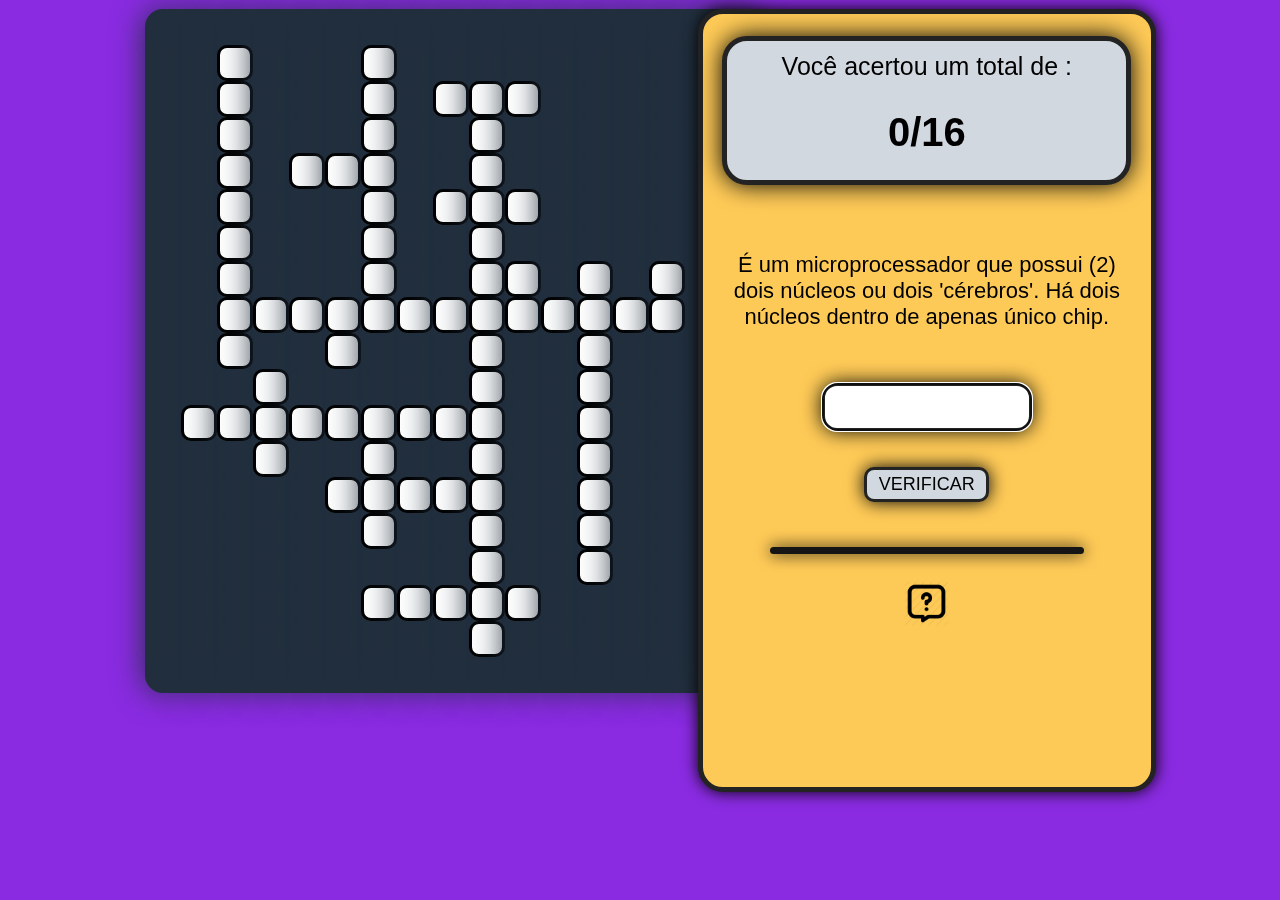
==== commit 450850a6: "FIM" ====
--- a/index.html
+++ b/index.html
@@ -6,7 +6,7 @@
     <meta http-equiv="X-UA-Compatible" content="IE=edge">
     <meta name="viewport" content="width=device-width, initial-scale=1.0">
     <title>Palavra-Cruzada</title>
-    <link rel="shortcut icon" href="img/2.jpg">
+    <link rel="shortcut icon" href="2.jpg">
 </head>
 
 <!-- <link rel="stylesheet" href="styles.css"> -->
@@ -329,7 +329,7 @@
     width: 90%;
     margin: auto;
     font-size: 22px;
-    background-color: crimson;
+    /* background-color: crimson; */
 }
 button#ret {
     height: 70px;
@@ -844,7 +844,7 @@
                         </a>
 
                         <div class="Separar" id="repositorio"></div>
-                        <img onclick="img_ajuda()" src="img/help.png" alt="ícone de ajuda para dúvidas">
+                        <img onclick="img_ajuda()" src="help.png" alt="ícone de ajuda para dúvidas">
                     </div>
 
                 </div>
--- a/styles.css
+++ b/styles.css
@@ -0,0 +1,373 @@
+body {
+    margin: 0;
+    font-family: Trebuchet MS, sans-serif;
+    height: 100%;
+}
+
+html {
+    margin: 0;
+    width: 100%;
+    height: 100%;
+    background-color: blueviolet;
+}
+
+.container {
+    width: 86%;
+    margin: auto;
+    height: 100%;
+    display: flex;
+    /* background-color: rgb(107, 189, 121); */
+}         
+a {
+    text-decoration: none;
+    color: black;
+}
+
+#inicio {
+    background-color: #0abde3;
+    height: auto;
+    width: auto;
+    margin-left: 1%;
+    margin: auto;
+    margin-top: 8%;
+    text-align: center;
+    padding: 1% 2% 5% 2%;
+    border-radius: 20px;
+    border: 5px solid #232323;
+    box-shadow: 0 0 1em black;
+}
+#inicio h1 {
+    text-transform: uppercase;
+    margin-bottom: 10%;
+}
+
+.barrinha {
+    height: 6px;
+    width: 50px;
+    margin: auto;
+    border-radius: 100px;
+    margin-top: 10%;
+    background-color: #232323;
+    
+}
+
+#inicio button {
+    height: 70px;
+    width: 180px;
+    font-size: 30px;
+    text-transform: uppercase;
+    margin-top: 10%;
+    border-radius: 20px;
+    border: 3px solid black;
+    box-shadow: 0 0 1em black;
+    background-color: d1d8e0;
+    color: #161515;
+    font-weight: bold;
+    cursor: pointer;
+}
+
+#TelaPrincipal {
+    display: block;
+    width: 90%;
+    height: 95%;
+    margin: auto;
+    margin-top: 1vh;
+    margin-bottom: 1vh;
+    /* background-color: tomato; */
+    
+}
+
+#CHAR_1, #CHAR_2, #CHAR_3, #CHAR_5, #CHAR_6, #CHAR_7, #CHAR_8, #CHAR_9, #CHAR_10, #CHAR_11, #CHAR_16, #CHAR_15, #CHAR_14, #CHAR_13, #CHAR_12, #CHAR_17, #CHAR_18, #CHAR_19, #CHAR_20, #CHAR_21, #CHAR_26, #CHAR_25, #CHAR_24, #CHAR_23, #CHAR_22, #CHAR_27, #CHAR_28, #CHAR_29, #CHAR_30, #CHAR_31,
+#CHAR_36, #CHAR_35, #CHAR_34, #CHAR_33, #CHAR_32, #CHAR_37, #CHAR_38, #CHAR_39, #CHAR_40, #CHAR_41, #CHAR_46, #CHAR_45, #CHAR_44, #CHAR_43, #CHAR_42, #CHAR_47, #CHAR_48, #CHAR_49, #CHAR_50, #CHAR_51, #CHAR_56, #CHAR_55, #CHAR_54, #CHAR_53, #CHAR_52, #CHAR_57, #CHAR_58, #CHAR_59, #CHAR_60, #CHAR_61,#CHAR_66, #CHAR_65, #CHAR_64, #CHAR_63, #CHAR_62, #CHAR_67, #CHAR_68, #CHAR_69, #CHAR_70, #CHAR_71, #CHAR_72, #CHAR_73, #CHAR_74, #CHAR_75, #CHAR_76, #CHAR_77, #CHAR_78, #CHAR_79, #CHAR_80, #CHAR_4 {
+    background-color: white;
+    border: 3px solid black;
+    /* border-radius: 6.5px; */
+
+}
+
+#CelulaVazia {
+    background-color: #222f3e;
+    /* border: 3px solid #222f3e; */
+    background-image: url();
+    
+
+}
+
+.Celulas {
+    height: 30px;
+    width: 30px;
+    background-color: #222f3e;
+    border: 3px solid #222f3e;
+    border-radius: 10px;
+    font-size: 27px;
+    font-weight: bold;
+    text-align: center;
+}
+
+#bordaLateralE {
+    background-color: #222f3e;
+}
+#bordaLateralE01 {
+    background-color: #222f3e;
+    border-top-left-radius: 25px
+
+}
+#bordaLateralD02 {
+    background-color: #222f3e;
+    border-top-right-radius: 25px;
+}
+#bordaLateralD03 {
+    background-color: #222f3e;
+    border-bottom-right-radius: 25px;
+}
+#bordaLateralE04 {
+    background-color: #222f3e;
+    border-bottom-left-radius: 25px;
+}
+
+#bordaLateralE05 {
+    background-color: #222f3e;
+    /* border-top-left-radius: 25px;  */
+} 
+
+#bordaSuperior {
+    background-color: #222f3e;
+}
+
+#bordaInferior {
+    background-color: #222f3e;
+}
+
+#bordaLateralD {
+    background-color: #222f3e;
+}
+
+.Celulas1 {
+    height: 30px;
+    width: 30px;
+    border: 3px solid #222f3e;
+    
+}
+
+
+.Coluna {
+    display: block;
+    float: left;
+    height: 50%;
+    display: inline-table;
+    background-color: #222f3e;
+    border-radius: 25px;
+    box-shadow: 0 0 2em #222f3e;
+    
+} 
+
+.Conteudo {
+    height: auto;
+    width: 40%;
+    margin: auto;
+    text-align: center;
+    
+}
+
+.Perguntas {
+    background-color: #feca57;
+    width: 35%;
+    position: fixed;
+    margin-left: 20%;
+    padding-top: 1%;
+    padding-bottom: 10%;
+    border-radius: 25px;
+    border: 5px solid #232323;
+    height: 70.3%;
+    box-shadow: 0 0 1em black;
+}
+
+.Contagem {
+    background-color: #d1d8e0;
+    height: auto;
+    width: 89%;
+    margin: auto;
+    margin-top: 2%;
+    text-align: center;
+    font-size: 25px;
+    border-radius: 25px;
+    padding-top: 2.5%;
+    padding-bottom: 5.5%;
+    border: 5px solid #232323;
+    box-shadow: 0 0 1em black;
+}
+
+.Contagem b {
+    font-size: 40px;
+}    
+
+#pontos {
+    font-size: 40px;
+}
+
+#Pergunta1 {
+    margin-top: -5%;
+    
+}
+
+#Pergunta1 input {
+    height: 40px;
+    width: 200px;
+    border-radius: 15px;
+    border: 3px solid #232323;
+    text-align: center;
+    font-size: 20px;
+    box-shadow: 0 0 1em black;
+}
+
+#Pergunta1 button {
+    height: 35px;
+    width: 125px;
+    border-radius: 10px;
+    border: 3px solid #232323;
+    background-color: #d1d8e0;
+    cursor: pointer;
+    box-shadow: 0 0 1em black;
+    font-size: 18px;
+    text-transform: uppercase;
+}
+
+#botao01 { 
+    display: none;
+    margin: auto;
+
+}
+#botao02 { 
+    display: none;
+    margin: auto;
+}
+#botao03 { 
+    display: none;
+    margin: auto;
+}
+#botao04 { 
+    display: none;
+    margin: auto;
+}
+#botao05 { 
+    display: none;
+    margin: auto;
+}
+#botao06 { 
+    display: none;
+    margin: auto;
+}
+#botao07 { 
+    display: none;
+    margin: auto;
+}
+#botao08 { 
+    display: none;
+    margin: auto;
+}
+#botao09 { 
+    display: none;
+    margin: auto;
+}
+#botao10 { 
+    display: none;
+    margin: auto;
+}
+#botao11 { 
+    display: none;
+    margin: auto;
+}
+#botao12 { 
+    display: none;
+    margin: auto;
+}
+#botao13 { 
+    display: none;
+    margin: auto;
+}
+#botao14 { 
+    display: none;
+    margin: auto;
+}
+#botao15 { 
+    display: none;
+    margin: auto;
+}
+
+.Separar {
+    height: 7.5px;
+    width: 70%;
+    margin: auto;
+    margin-top: 10%;
+    margin-bottom: 10%;
+    border-radius: 100px;
+    background-color: #161515;
+    box-shadow: 0 0 1em black;
+}
+#Pergunta1 img {
+    height: 45px;
+    cursor: pointer;
+    margin-top: -4%;
+}
+
+.Cx_Pergunta {
+    height: 95px;
+    width: 90%;
+    margin: auto;
+    font-size: 22px;
+    background-color: crimson;
+}
+button#ret {
+    height: 70px;
+    width: 200px;
+    font-size: 30px;
+    text-transform: uppercase;
+    margin-top: 10%;
+    border-radius: 20px;
+    border: 3px solid black;
+    box-shadow: 0 0 1em black;
+    background-color: #d1d8e0;
+    color: #161515;
+    font-weight: bold;
+    cursor: pointer;
+    margin: auto;
+}
+
+.ajuda {
+    background-color: plum;
+    width: 87%;
+    height: 84%;
+    margin: auto;
+    margin-top: -13% ;
+    padding: 0% 1% 1% 1%;
+    border-radius: 25px;
+    border: 5px solid #232323;
+    box-shadow: black 0px 0px 1em;
+}
+
+.ajuda input {
+    height: 15px;
+    width: 140px;
+    border-radius: 8px;
+    text-align: center;
+    background-color: honeydew;
+}
+
+.ajuda h4 {
+    margin: 15px 1px 25px 1px;
+}
+#bt_enviar, #bt_voltar {
+    height: 40px;
+    width: 90px;
+    border-radius: 15px;
+    border: 3px solid #223;
+    font-size: 16px;
+    text-transform: uppercase;
+    font-weight: bold;
+}
+#bt_enviar {
+    background-color: lightgreen;
+}
+#bt_voltar {
+    background-color: lightsalmon;
+}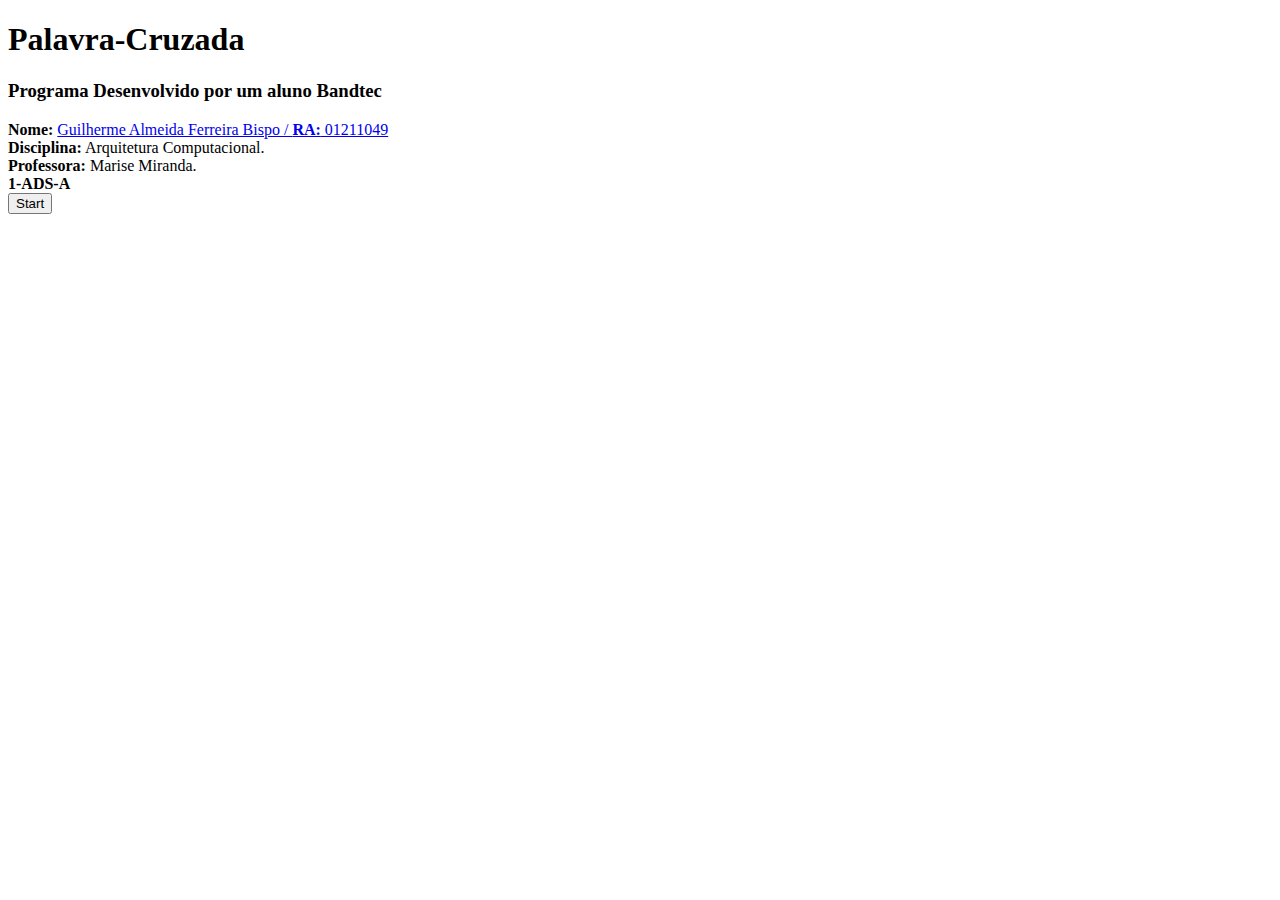
==== commit eb0a398a: "dawdawd" ====
--- a/index.html
+++ b/index.html
@@ -8,1549 +8,35 @@
     <title>Palavra-Cruzada</title>
     <link rel="shortcut icon" href="2.jpg">
 </head>
-
 <!-- <link rel="stylesheet" href="styles.css"> -->
 
-<style>
-    body {
-    margin: 0;
-    font-family: Trebuchet MS, sans-serif;
-    height: 100%;
-}
-
-html {
-    margin: 0;
-    width: 100%;
-    height: 100%;
-    background-color: blueviolet;
-}
-
-.container {
-    width: 86%;
-    margin: auto;
-    height: 100%;
-    display: flex;
-    /* background-color: rgb(107, 189, 121); */
-}         
-a {
-    text-decoration: none;
-    color: black;
-}
-
-#inicio {
-    background-color: #0abde3;
-    height: auto;
-    width: auto;
-    margin-left: 1%;
-    margin: auto;
-    margin-top: 8%;
-    text-align: center;
-    padding: 1% 2% 5% 2%;
-    border-radius: 20px;
-    border: 5px solid #232323;
-    box-shadow: 0 0 1em black;
-}
-#inicio h1 {
-    text-transform: uppercase;
-    margin-bottom: 10%;
-}
-
-.barrinha {
-    height: 6px;
-    width: 50px;
-    margin: auto;
-    border-radius: 100px;
-    margin-top: 10%;
-    background-color: #232323;
-    
-}
-
-#inicio button {
-    height: 70px;
-    width: 180px;
-    font-size: 30px;
-    text-transform: uppercase;
-    margin-top: 10%;
-    border-radius: 20px;
-    border: 3px solid black;
-    box-shadow: 0 0 1em black;
-    background-color: d1d8e0;
-    color: #161515;
-    font-weight: bold;
-    cursor: pointer;
-}
-
-#TelaPrincipal {
-    display: block;
-    width: 90%;
-    height: 95%;
-    margin: auto;
-    margin-top: 1vh;
-    margin-bottom: 1vh;
-    /* background-color: tomato; */
-    
-}
-
-#CHAR_1, #CHAR_2, #CHAR_3, #CHAR_5, #CHAR_6, #CHAR_7, #CHAR_8, #CHAR_9, #CHAR_10, #CHAR_11, #CHAR_16, #CHAR_15, #CHAR_14, #CHAR_13, #CHAR_12, #CHAR_17, #CHAR_18, #CHAR_19, #CHAR_20, #CHAR_21, #CHAR_26, #CHAR_25, #CHAR_24, #CHAR_23, #CHAR_22, #CHAR_27, #CHAR_28, #CHAR_29, #CHAR_30, #CHAR_31,
-#CHAR_36, #CHAR_35, #CHAR_34, #CHAR_33, #CHAR_32, #CHAR_37, #CHAR_38, #CHAR_39, #CHAR_40, #CHAR_41, #CHAR_46, #CHAR_45, #CHAR_44, #CHAR_43, #CHAR_42, #CHAR_47, #CHAR_48, #CHAR_49, #CHAR_50, #CHAR_51, #CHAR_56, #CHAR_55, #CHAR_54, #CHAR_53, #CHAR_52, #CHAR_57, #CHAR_58, #CHAR_59, #CHAR_60, #CHAR_61,#CHAR_66, #CHAR_65, #CHAR_64, #CHAR_63, #CHAR_62, #CHAR_67, #CHAR_68, #CHAR_69, #CHAR_70, #CHAR_71, #CHAR_72, #CHAR_73, #CHAR_74, #CHAR_75, #CHAR_76, #CHAR_77, #CHAR_78, #CHAR_79, #CHAR_80, #CHAR_4 {
-    background-color: white;
-    border: 3px solid black;
-    /* border-radius: 6.5px; */
-
-}
-
-#CelulaVazia {
-    background-color: #222f3e;
-    /* border: 3px solid #222f3e; */
-    background-image: url();
-    
-
-}
-
-.Celulas {
-    height: 30px;
-    width: 30px;
-    background-color: #222f3e;
-    border: 3px solid #222f3e;
-    border-radius: 10px;
-    font-size: 27px;
-    font-weight: bold;
-    text-align: center;
-}
-
-#bordaLateralE {
-    background-color: #222f3e;
-}
-#bordaLateralE01 {
-    background-color: #222f3e;
-    border-top-left-radius: 25px
-
-}
-#bordaLateralD02 {
-    background-color: #222f3e;
-    border-top-right-radius: 25px;
-}
-#bordaLateralD03 {
-    background-color: #222f3e;
-    border-bottom-right-radius: 25px;
-}
-#bordaLateralE04 {
-    background-color: #222f3e;
-    border-bottom-left-radius: 25px;
-}
-
-#bordaLateralE05 {
-    background-color: #222f3e;
-    /* border-top-left-radius: 25px;  */
-} 
-
-#bordaSuperior {
-    background-color: #222f3e;
-}
-
-#bordaInferior {
-    background-color: #222f3e;
-}
-
-#bordaLateralD {
-    background-color: #222f3e;
-}
-
-.Celulas1 {
-    height: 30px;
-    width: 30px;
-    border: 3px solid #222f3e;
-    
-}
 
 
-.Coluna {
-    display: block;
-    float: left;
-    height: 50%;
-    display: inline-table;
-    background-color: #222f3e;
-    border-radius: 25px;
-    box-shadow: 0 0 2em #222f3e;
+<body id="imgFUNDO" style="background-image: url(img/1.jpg);">
     
-} 
-
-.Conteudo {
-    height: auto;
-    width: 40%;
-    margin: auto;
-    text-align: center;
-    
-}
-
-.Perguntas {
-    background-color: #feca57;
-    width: 35%;
-    position: fixed;
-    margin-left: 20%;
-    padding-top: 1%;
-    padding-bottom: 10%;
-    border-radius: 25px;
-    border: 5px solid #232323;
-    height: 70.3%;
-    box-shadow: 0 0 1em black;
-}
-
-.Contagem {
-    background-color: #d1d8e0;
-    height: auto;
-    width: 89%;
-    margin: auto;
-    margin-top: 2%;
-    text-align: center;
-    font-size: 25px;
-    border-radius: 25px;
-    padding-top: 2.5%;
-    padding-bottom: 5.5%;
-    border: 5px solid #232323;
-    box-shadow: 0 0 1em black;
-}
-
-.Contagem b {
-    font-size: 40px;
-}    
-
-#pontos {
-    font-size: 40px;
-}
-
-#Pergunta1 {
-    margin-top: -5%;
-    
-}
-
-#Pergunta1 input {
-    height: 40px;
-    width: 200px;
-    border-radius: 15px;
-    border: 3px solid #232323;
-    text-align: center;
-    font-size: 20px;
-    box-shadow: 0 0 1em black;
-}
-
-#Pergunta1 button {
-    height: 35px;
-    width: 125px;
-    border-radius: 10px;
-    border: 3px solid #232323;
-    background-color: #d1d8e0;
-    cursor: pointer;
-    box-shadow: 0 0 1em black;
-    font-size: 18px;
-    text-transform: uppercase;
-}
-
-#botao01 { 
-    display: none;
-    margin: auto;
-
-}
-#botao02 { 
-    display: none;
-    margin: auto;
-}
-#botao03 { 
-    display: none;
-    margin: auto;
-}
-#botao04 { 
-    display: none;
-    margin: auto;
-}
-#botao05 { 
-    display: none;
-    margin: auto;
-}
-#botao06 { 
-    display: none;
-    margin: auto;
-}
-#botao07 { 
-    display: none;
-    margin: auto;
-}
-#botao08 { 
-    display: none;
-    margin: auto;
-}
-#botao09 { 
-    display: none;
-    margin: auto;
-}
-#botao10 { 
-    display: none;
-    margin: auto;
-}
-#botao11 { 
-    display: none;
-    margin: auto;
-}
-#botao12 { 
-    display: none;
-    margin: auto;
-}
-#botao13 { 
-    display: none;
-    margin: auto;
-}
-#botao14 { 
-    display: none;
-    margin: auto;
-}
-#botao15 { 
-    display: none;
-    margin: auto;
-}
-
-.Separar {
-    height: 7.5px;
-    width: 70%;
-    margin: auto;
-    margin-top: 10%;
-    margin-bottom: 10%;
-    border-radius: 100px;
-    background-color: #161515;
-    box-shadow: 0 0 1em black;
-}
-#Pergunta1 img {
-    height: 45px;
-    cursor: pointer;
-    margin-top: -4%;
-}
-
-.Cx_Pergunta {
-    height: 95px;
-    width: 90%;
-    margin: auto;
-    font-size: 22px;
-    /* background-color: crimson; */
-}
-button#ret {
-    height: 70px;
-    width: 200px;
-    font-size: 30px;
-    text-transform: uppercase;
-    margin-top: 10%;
-    border-radius: 20px;
-    border: 3px solid black;
-    box-shadow: 0 0 1em black;
-    background-color: #d1d8e0;
-    color: #161515;
-    font-weight: bold;
-    cursor: pointer;
-    margin: auto;
-}
-
-.ajuda {
-    background-color: plum;
-    width: 87%;
-    height: 84%;
-    margin: auto;
-    margin-top: -13% ;
-    padding: 0% 1% 1% 1%;
-    border-radius: 25px;
-    border: 5px solid #232323;
-    box-shadow: black 0px 0px 1em;
-}
-
-.ajuda input {
-    height: 15px;
-    width: 140px;
-    border-radius: 8px;
-    text-align: center;
-    background-color: honeydew;
-}
-
-.ajuda h4 {
-    margin: 15px 1px 25px 1px;
-}
-#bt_enviar, #bt_voltar {
-    height: 40px;
-    width: 90px;
-    border-radius: 15px;
-    border: 3px solid #223;
-    font-size: 16px;
-    text-transform: uppercase;
-    font-weight: bold;
-}
-#bt_enviar {
-    background-color: lightgreen;
-}
-#bt_voltar {
-    background-color: lightsalmon;
-}
-</style>
-
-<body style="background-image: url(img/1.jpg);">
     <div class="container">
-
-        <div id="TelaPrincipal">
-            <!-- Coluna 1 -->
-            <div class="Coluna">
-                <div class="Celulas1" id="bordaLateralE01"></div>
-                <div class="Celulas1" id="bordaLateralE"></div>
-                <div class="Celulas1" id="bordaLateralE"></div>
-                <div class="Celulas1" id="bordaLateralE"></div>
-                <div class="Celulas1" id="bordaLateralE"></div>
-                <div class="Celulas1" id="bordaLateralE"></div>
-                <div class="Celulas1" id="bordaLateralE"></div>
-                <div class="Celulas1" id="bordaLateralE"></div>
-                <div class="Celulas1" id="bordaLateralE"></div>
-                <div class="Celulas1" id="bordaLateralE"></div>
-                <div class="Celulas1" id="bordaLateralE"></div>
-                <div class="Celulas1" id="bordaLateralE"></div>
-                <div class="Celulas1" id="bordaLateralE"></div>
-                <div class="Celulas1" id="bordaLateralE"></div>
-                <div class="Celulas1" id="bordaLateralE"></div>
-                <div class="Celulas1" id="bordaLateralE"></div>
-                <div class="Celulas1" id="bordaLateralE"></div>
-                <div class="Celulas1" id="bordaLateralE"></div>
-                <div class="Celulas1" id="bordaLateralE04"></div>
-            </div>
-            <!-- Coluna 2 -->
-            <div class="Coluna">
-                <div class="Celulas1" id="bordaSuperior"></div>
-                <div class="Celulas" id="bordaLateralE05"></div>
-                <div class="Celulas" id="CelulaVazia"></div>
-                <div class="Celulas" id="CelulaVazia"></div>
-                <div class="Celulas" id="CelulaVazia"></div>
-                <div class="Celulas" id="CelulaVazia"></div>
-                <div class="Celulas" id="CelulaVazia"></div>
-                <div class="Celulas" id="CelulaVazia"></div>
-                <div class="Celulas" id="CelulaVazia"></div>
-                <div class="Celulas" id="CelulaVazia"></div>
-                <div class="Celulas" id="CelulaVazia"></div>
-                <div class="Celulas" id="CHAR_22"></div>
-                <div class="Celulas" id="CelulaVazia"></div>
-                <div class="Celulas" id="CelulaVazia"></div>
-                <div class="Celulas" id="CelulaVazia"></div>
-                <div class="Celulas" id="CelulaVazia"></div>
-                <div class="Celulas" id="CelulaVazia"></div>
-                <div class="Celulas" id="CelulaVazia"></div>
-                <div class="Celulas1" id="bordaInferior"></div>
-            </div>
-            <!-- Coluna 3 -->
-            <div class="Coluna">
-                <div class="Celulas1" id="bordaSuperior"></div>
-                <div class="Celulas" id="CHAR_1"></div>
-                <div class="Celulas" id="CHAR_2"></div>
-                <div class="Celulas" id="CHAR_3"></div>
-                <div class="Celulas" id="CHAR_4"></div>
-                <div class="Celulas" id="CHAR_5"></div>
-                <div class="Celulas" id="CHAR_6"></div>
-                <div class="Celulas" id="CHAR_7"></div>
-                <div class="Celulas" id="CHAR_8"></div>
-                <div class="Celulas" id="CHAR_9"></div>
-                <div class="Celulas" id="CelulaVazia"></div>
-                <div class="Celulas" id="CHAR_23"></div>
-                <div class="Celulas" id="CelulaVazia"></div>
-                <div class="Celulas" id="CelulaVazia"></div>
-                <div class="Celulas" id="CelulaVazia"></div>
-                <div class="Celulas" id="CelulaVazia"></div>
-                <div class="Celulas" id="CelulaVazia"></div>
-                <div class="Celulas" id="CelulaVazia"></div>
-                <div class="Celulas1" id="bordaInferior"></div>
-            </div>
-            <!-- Coluna 4 -->
-            <div class="Coluna">
-                <div class="Celulas1" id="bordaSuperior"></div>
-                <div class="Celulas" id="CelulaVazia"></div>
-                <div class="Celulas" id="CelulaVazia"></div>
-                <div class="Celulas" id="CelulaVazia"></div>
-                <div class="Celulas" id="CelulaVazia"></div>
-                <div class="Celulas" id="CelulaVazia"></div>
-                <div class="Celulas" id="CelulaVazia"></div>
-                <div class="Celulas" id="CelulaVazia"></div>
-                <div class="Celulas" id="CHAR_31"></div>
-                <div class="Celulas" id="CelulaVazia"></div>
-                <div class="Celulas" id="CHAR_49"></div>
-                <div class="Celulas" id="CHAR_24"></div>
-                <div class="Celulas" id="CHAR_50"></div>
-                <div class="Celulas" id="CelulaVazia"></div>
-                <div class="Celulas" id="CelulaVazia"></div>
-                <div class="Celulas" id="CelulaVazia"></div>
-                <div class="Celulas" id="CelulaVazia"></div>
-                <div class="Celulas" id="CelulaVazia"></div>
-                <div class="Celulas1" id="bordaInferior"></div>
-            </div>
-            <!-- Coluna 5 -->
-            <div class="Coluna">
-                <div class="Celulas1" id="bordaSuperior"></div>
-                <div class="Celulas" id="CelulaVazia"></div>
-                <div class="Celulas" id="CelulaVazia"></div>
-                <div class="Celulas" id="CelulaVazia"></div>
-                <div class="Celulas" id="CHAR_79"></div>
-                <div class="Celulas" id="CelulaVazia"></div>
-                <div class="Celulas" id="CelulaVazia"></div>
-                <div class="Celulas" id="CelulaVazia"></div>
-                <div class="Celulas" id="CHAR_32"></div>
-                <div class="Celulas" id="CelulaVazia"></div>
-                <div class="Celulas" id="CelulaVazia"></div>
-                <div class="Celulas" id="CHAR_25"></div>
-                <div class="Celulas" id="CelulaVazia"></div>
-                <div class="Celulas" id="CelulaVazia"></div>
-                <div class="Celulas" id="CelulaVazia"></div>
-                <div class="Celulas" id="CelulaVazia"></div>
-                <div class="Celulas" id="CelulaVazia"></div>
-                <div class="Celulas" id="CelulaVazia"></div>
-                <div class="Celulas1" id="bordaInferior"></div>
-            </div>
-            <!-- Coluna 6 -->
-            <div class="Coluna">
-                <div class="Celulas1" id="bordaSuperior"></div>
-                <div class="Celulas" id="CelulaVazia"></div>
-                <div class="Celulas" id="CelulaVazia"></div>
-                <div class="Celulas" id="CelulaVazia"></div>
-                <div class="Celulas" id="CHAR_80"></div>
-                <div class="Celulas" id="CelulaVazia"></div>
-                <div class="Celulas" id="CelulaVazia"></div>
-                <div class="Celulas" id="CelulaVazia"></div>
-                <div class="Celulas" id="CHAR_16"></div>
-                <div class="Celulas" id="CHAR_17"></div>
-                <div class="Celulas" id="CelulaVazia"></div>
-                <div class="Celulas" id="CHAR_26"></div>
-                <div class="Celulas" id="CelulaVazia"></div>
-                <div class="Celulas" id="CHAR_51"></div>
-                <div class="Celulas" id="CelulaVazia"></div>
-                <div class="Celulas" id="CelulaVazia"></div>
-                <div class="Celulas" id="CelulaVazia"></div>
-                <div class="Celulas" id="CelulaVazia"></div>
-                <div class="Celulas1" id="bordaInferior"></div>
-            </div>
-            <!-- Coluna 7 -->
-            <div class="Coluna">
-                <div class="Celulas1" id="bordaSuperior"></div>
-                <div class="Celulas" id="CHAR_55"></div>
-                <div class="Celulas" id="CHAR_56"></div>
-                <div class="Celulas" id="CHAR_57"></div>
-                <div class="Celulas" id="CHAR_58"></div>
-                <div class="Celulas" id="CHAR_59"></div>
-                <div class="Celulas" id="CHAR_60"></div>
-                <div class="Celulas" id="CHAR_61"></div>
-                <div class="Celulas" id="CHAR_33"></div>
-                <div class="Celulas" id="CelulaVazia"></div>
-                <div class="Celulas" id="CelulaVazia"></div>
-                <div class="Celulas" id="CHAR_27"></div>
-                <div class="Celulas" id="CHAR_10"></div>
-                <div class="Celulas" id="CHAR_11"></div>
-                <div class="Celulas" id="CHAR_12"></div>
-                <div class="Celulas" id="CelulaVazia"></div>
-                <div class="Celulas" id="CHAR_41"></div>
-                <div class="Celulas" id="CelulaVazia"></div>
-                <div class="Celulas1" id="bordaInferior"></div>
-            </div>
-            <!-- Coluna 8 -->
-            <div class="Coluna">
-                <div class="Celulas1" id="bordaSuperior"></div>
-                <div class="Celulas" id="CelulaVazia"></div>
-                <div class="Celulas" id="CelulaVazia"></div>
-                <div class="Celulas" id="CelulaVazia"></div>
-                <div class="Celulas" id="CelulaVazia"></div>
-                <div class="Celulas" id="CelulaVazia"></div>
-                <div class="Celulas" id="CelulaVazia"></div>
-                <div class="Celulas" id="CelulaVazia"></div>
-                <div class="Celulas" id="CHAR_34"></div>
-                <div class="Celulas" id="CelulaVazia"></div>
-                <div class="Celulas" id="CelulaVazia"></div>
-                <div class="Celulas" id="CHAR_28"></div>
-                <div class="Celulas" id="CelulaVazia"></div>
-                <div class="Celulas" id="CHAR_52"></div>
-                <div class="Celulas" id="CelulaVazia"></div>
-                <div class="Celulas" id="CelulaVazia"></div>
-                <div class="Celulas" id="CHAR_42"></div>
-                <div class="Celulas" id="CelulaVazia"></div>
-                <div class="Celulas1" id="bordaInferior"></div>
-            </div>
-            <!-- Coluna 9 -->
-            <div class="Coluna">
-                <div class="Celulas1" id="bordaSuperior"></div>
-                <div class="Celulas" id="CelulaVazia"></div>
-                <div class="Celulas" id="CHAR_13"></div>
-                <div class="Celulas" id="CelulaVazia"></div>
-                <div class="Celulas" id="CelulaVazia"></div>
-                <div class="Celulas" id="CHAR_46"></div>
-                <div class="Celulas" id="CelulaVazia"></div>
-                <div class="Celulas" id="CelulaVazia"></div>
-                <div class="Celulas" id="CHAR_35"></div>
-                <div class="Celulas" id="CelulaVazia"></div>
-                <div class="Celulas" id="CelulaVazia"></div>
-                <div class="Celulas" id="CHAR_29"></div>
-                <div class="Celulas" id="CelulaVazia"></div>
-                <div class="Celulas" id="CHAR_53"></div>
-                <div class="Celulas" id="CelulaVazia"></div>
-                <div class="Celulas" id="CelulaVazia"></div>
-                <div class="Celulas" id="CHAR_43"></div>
-                <div class="Celulas" id="CelulaVazia"></div>
-                <div class="Celulas1" id="bordaInferior"></div>
-            </div>
-            <!-- Coluna 10 -->
-            <div class="Coluna">
-                <div class="Celulas1" id="bordaSuperior"></div>
-                <div class="Celulas" id="CelulaVazia"></div>
-                <div class="Celulas" id="CHAR_14"></div>
-                <div class="Celulas" id="CHAR_70"></div>
-                <div class="Celulas" id="CHAR_71"></div>
-                <div class="Celulas" id="CHAR_47"></div>
-                <div class="Celulas" id="CHAR_72"></div>
-                <div class="Celulas" id="CHAR_18"></div>
-                <div class="Celulas" id="CHAR_36"></div>
-                <div class="Celulas" id="CHAR_73"></div>
-                <div class="Celulas" id="CHAR_74"></div>
-                <div class="Celulas" id="CHAR_30"></div>
-                <div class="Celulas" id="CHAR_75"></div>
-                <div class="Celulas" id="CHAR_54"></div>
-                <div class="Celulas" id="CHAR_76"></div>
-                <div class="Celulas" id="CHAR_77"></div>
-                <div class="Celulas" id="CHAR_44"></div>
-                <div class="Celulas" id="CHAR_78"></div>
-                <div class="Celulas1" id="bordaInferior"></div>
-            </div>
-            <!-- Coluna 11 -->
-            <div class="Coluna">
-                <div class="Celulas1" id="bordaSuperior"></div>
-                <div class="Celulas" id="CelulaVazia"></div>
-                <div class="Celulas" id="CHAR_15"></div>
-                <div class="Celulas" id="CelulaVazia"></div>
-                <div class="Celulas" id="CelulaVazia"></div>
-                <div class="Celulas" id="CHAR_48"></div>
-                <div class="Celulas" id="CelulaVazia"></div>
-                <div class="Celulas" id="CHAR_19"></div>
-                <div class="Celulas" id="CHAR_37"></div>
-                <div class="Celulas" id="CelulaVazia"></div>
-                <div class="Celulas" id="CelulaVazia"></div>
-                <div class="Celulas" id="CelulaVazia"></div>
-                <div class="Celulas" id="CelulaVazia"></div>
-                <div class="Celulas" id="CelulaVazia"></div>
-                <div class="Celulas" id="CelulaVazia"></div>
-                <div class="Celulas" id="CelulaVazia"></div>
-                <div class="Celulas" id="CHAR_45"></div>
-                <div class="Celulas" id="CelulaVazia"></div>
-                <div class="Celulas1" id="bordaInferior"></div>
-            </div>
-            <!-- Coluna 12 -->
-            <div class="Coluna">
-                <div class="Celulas1" id="bordaSuperior"></div>
-                <div class="Celulas" id="CelulaVazia"></div>
-                <div class="Celulas" id="CelulaVazia"></div>
-                <div class="Celulas" id="CelulaVazia"></div>
-                <div class="Celulas" id="CelulaVazia"></div>
-                <div class="Celulas" id="CelulaVazia"></div>
-                <div class="Celulas" id="CelulaVazia"></div>
-                <div class="Celulas" id="CelulaVazia"></div>
-                <div class="Celulas" id="CHAR_38"></div>
-                <div class="Celulas" id="CelulaVazia"></div>
-                <div class="Celulas" id="CelulaVazia"></div>
-                <div class="Celulas" id="CelulaVazia"></div>
-                <div class="Celulas" id="CelulaVazia"></div>
-                <div class="Celulas" id="CelulaVazia"></div>
-                <div class="Celulas" id="CelulaVazia"></div>
-                <div class="Celulas" id="CelulaVazia"></div>
-                <div class="Celulas" id="CelulaVazia"></div>
-                <div class="Celulas" id="CelulaVazia"></div>
-                <div class="Celulas1" id="bordaInferior"></div>
-            </div>
-            <!-- Coluna 13 -->
-            <div class="Coluna">
-                <div class="Celulas1" id="bordaSuperior"></div>
-                <div class="Celulas" id="CelulaVazia"></div>
-                <div class="Celulas" id="CelulaVazia"></div>
-                <div class="Celulas" id="CelulaVazia"></div>
-                <div class="Celulas" id="CelulaVazia"></div>
-                <div class="Celulas" id="CelulaVazia"></div>
-                <div class="Celulas" id="CelulaVazia"></div>
-                <div class="Celulas" id="CHAR_62"></div>
-                <div class="Celulas" id="CHAR_39"></div>
-                <div class="Celulas" id="CHAR_63"></div>
-                <div class="Celulas" id="CHAR_64"></div>
-                <div class="Celulas" id="CHAR_65"></div>
-                <div class="Celulas" id="CHAR_66"></div>
-                <div class="Celulas" id="CHAR_67"></div>
-                <div class="Celulas" id="CHAR_68"></div>
-                <div class="Celulas" id="CHAR_69"></div>
-                <div class="Celulas" id="CelulaVazia"></div>
-                <div class="Celulas" id="CelulaVazia"></div>
-                <div class="Celulas1" id="bordaInferior"></div>
-            </div>
-            <!-- Coluna 14 -->
-            <div class="Coluna">
-                <div class="Celulas1" id="bordaSuperior"></div>
-                <div class="Celulas" id="CelulaVazia"></div>
-                <div class="Celulas" id="CelulaVazia"></div>
-                <div class="Celulas" id="CelulaVazia"></div>
-                <div class="Celulas" id="CelulaVazia"></div>
-                <div class="Celulas" id="CelulaVazia"></div>
-                <div class="Celulas" id="CelulaVazia"></div>
-                <div class="Celulas" id="CelulaVazia"></div>
-                <div class="Celulas" id="CHAR_40"></div>
-                <div class="Celulas" id="CelulaVazia"></div>
-                <div class="Celulas" id="CelulaVazia"></div>
-                <div class="Celulas" id="CelulaVazia"></div>
-                <div class="Celulas" id="CelulaVazia"></div>
-                <div class="Celulas" id="CelulaVazia"></div>
-                <div class="Celulas" id="CelulaVazia"></div>
-                <div class="Celulas" id="CelulaVazia"></div>
-                <div class="Celulas" id="CelulaVazia"></div>
-                <div class="Celulas" id="CelulaVazia"></div>
-                <div class="Celulas1" id="bordaInferior"></div>
-            </div>
-            <!-- Coluna 15 -->
-            <div class="Coluna">
-                <div class="Celulas1" id="bordaSuperior"></div>
-                <div class="Celulas" id="CelulaVazia"></div>
-                <div class="Celulas" id="CelulaVazia"></div>
-                <div class="Celulas" id="CelulaVazia"></div>
-                <div class="Celulas" id="CelulaVazia"></div>
-                <div class="Celulas" id="CelulaVazia"></div>
-                <div class="Celulas" id="CelulaVazia"></div>
-                <div class="Celulas" id="CHAR_20"></div>
-                <div class="Celulas" id="CHAR_21"></div>
-                <div class="Celulas" id="CelulaVazia"></div>
-                <div class="Celulas" id="CelulaVazia"></div>
-                <div class="Celulas" id="CelulaVazia"></div>
-                <div class="Celulas" id="CelulaVazia"></div>
-                <div class="Celulas" id="CelulaVazia"></div>
-                <div class="Celulas" id="CelulaVazia"></div>
-                <div class="Celulas" id="CelulaVazia"></div>
-                <div class="Celulas" id="CelulaVazia"></div>
-                <div class="Celulas" id="CelulaVazia"></div>
-                <div class="Celulas1" id="bordaInferior"></div>
-            </div>
-            <!-- Coluna 16 -->
-            <div class="Coluna">
-                <div class="Celulas1" id="bordaSuperior"></div>
-                <div class="Celulas" id="CelulaVazia"></div>
-                <div class="Celulas" id="CelulaVazia"></div>
-                <div class="Celulas" id="CelulaVazia"></div>
-                <div class="Celulas" id="CelulaVazia"></div>
-                <div class="Celulas" id="CelulaVazia"></div>
-                <div class="Celulas" id="CelulaVazia"></div>
-                <div class="Celulas" id="CelulaVazia"></div>
-                <div class="Celulas" id="CelulaVazia"></div>
-                <div class="Celulas" id="CelulaVazia"></div>
-                <div class="Celulas" id="CelulaVazia"></div>
-                <div class="Celulas" id="CelulaVazia"></div>
-                <div class="Celulas" id="CelulaVazia"></div>
-                <div class="Celulas" id="CelulaVazia"></div>
-                <div class="Celulas" id="CelulaVazia"></div>
-                <div class="Celulas" id="CelulaVazia"></div>
-                <div class="Celulas" id="CelulaVazia"></div>
-                <div class="Celulas" id="CelulaVazia"></div>
-                <div class="Celulas1" id="bordaInferior"></div>
-            </div>
-            <!-- Coluna 17 -->
-            <div class="Coluna">
-                <div class="Celulas1" id="bordaLateralD02"></div>
-                <div class="Celulas1" id="bordaLateralD"></div>
-                <div class="Celulas1" id="bordaLateralD"></div>
-                <div class="Celulas1" id="bordaLateralD"></div>
-                <div class="Celulas1" id="bordaLateralD"></div>
-                <div class="Celulas1" id="bordaLateralD"></div>
-                <div class="Celulas1" id="bordaLateralD"></div>
-                <div class="Celulas1" id="bordaLateralD"></div>
-                <div class="Celulas1" id="bordaLateralD"></div>
-                <div class="Celulas1" id="bordaLateralD"></div>
-                <div class="Celulas1" id="bordaLateralD"></div>
-                <div class="Celulas1" id="bordaLateralD"></div>
-                <div class="Celulas1" id="bordaLateralD"></div>
-                <div class="Celulas1" id="bordaLateralD"></div>
-                <div class="Celulas1" id="bordaLateralD"></div>
-                <div class="Celulas1" id="bordaLateralD"></div>
-                <div class="Celulas1" id="bordaLateralD"></div>
-                <div class="Celulas1" id="bordaLateralD"></div>
-                <div class="Celulas1" id="bordaLateralD03"></div>
-            </div>
-            <div class="Conteudo">
-                <div class="Perguntas">
-                    <div class="Contagem">
-
-                        Você acertou um total de :<br> <br>
-
-                        <b>
-                            <span id="pontos">0</span>/16
-                        </b>
-
-                    </div>
-
-                    <br> <br> <br> <br> <br>
-
-                    <div class="ajuda" id="id_ajuda" style="display: none;">
-                        <span id="resolucao">
-                        <h4>Realize os seguintes exercícios de
-                            Sistemas de Numeração para ter acesso à ajuda.</h4>
-                            <span id="pgt_01">1. Transforme de Decimal para Binário: <br> </span>
-                            A) <b>272</b> <input id="A_1"> <br>
-                            <!--100010000 -->
-                            B) <b>554</b> <input id="B_1"> <br>
-                            <!--1000101010 -->
-                            C) <b>139</b> <input id="C_1"> <br> <br>
-                            <!--10001011 -->
-                            <span id="pgt_02">2. Transforme de Hexadecimal para Octal: <br></span>
-                            A) <b>444</b> <input id="A_2"> <br>
-                            <!--2104 -->
-                            B) <b>251</b> <input id="B_2"> <br>
-                            <!--1121 -->
-                            C) <b>666</b> <input id="C_2"> <br> <br>
-                            <!--3146 -->
-                            <span id="pgt_03">3. Transforme de Hexadecimal para Decimal: <br> </span>
-                            A) <b>5B1</b> <input id="A_3"> <br>
-                            <!--1457 -->
-                            B) <b>BBC</b> <input id="B_3"> <br>
-                            <!--3004 -->
-                            C) <b>111</b> <input id="C_3"> <br> <br>
-                            <!--273 -->
-                        </span>
-                        <button onclick="enviar()" id="bt_enviar">Enviar</button>
-                        <button onclick="voltar()" id="bt_voltar">Voltar</button>
-<a href=""></a>
-
-                    </div>
-                    <div id="Pergunta1">
-                        <div class="Cx_Pergunta" id="Pergunta00">
-                            É um microprocessador que possui (2) dois núcleos ou dois 'cérebros'. Há dois núcleos dentro
-                            de apenas único chip.
-                        </div>
-                        <br> <br>
-
-                        <input id="Resposta" autofocus>
-                        <br> <br> <br>
-
-                        <button id="botao00" onclick="bt_Resposta00()">Verificar</button>
-                        <button id="botao01" onclick="bt_Resposta01()">Verificar</button>
-                        <button id="botao02" onclick="bt_Resposta02()">Verificar</button>
-                        <button id="botao03" onclick="bt_Resposta03()">Verificar</button>
-                        <button id="botao04" onclick="bt_Resposta04()">Verificar</button>
-                        <button id="botao05" onclick="bt_Resposta05()">Verificar</button>
-                        <button id="botao06" onclick="bt_Resposta06()">Verificar</button>
-                        <button id="botao07" onclick="bt_Resposta07()">Verificar</button>
-                        <button id="botao08" onclick="bt_Resposta08()">Verificar</button>
-                        <button id="botao09" onclick="bt_Resposta09()">Verificar</button>
-                        <button id="botao10" onclick="bt_Resposta10()">Verificar</button>
-                        <button id="botao11" onclick="bt_Resposta11()">Verificar</button>
-                        <button id="botao12" onclick="bt_Resposta12()">Verificar</button>
-                        <button id="botao13" onclick="bt_Resposta13()">Verificar</button>
-                        <button id="botao14" onclick="bt_Resposta14()">Verificar</button>
-                        <button id="botao15" onclick="bt_Resposta15()">Verificar</button>
-
-                        <a href="inicio.html">
-                            <button id="ret" onclick="retornar()" style="display: none;">
-                                Reiniciar
-                            </button>
-                        </a>
-
-                        <div class="Separar" id="repositorio"></div>
-                        <img onclick="img_ajuda()" src="help.png" alt="ícone de ajuda para dúvidas">
-                    </div>
-
-                </div>
-            </div>
+        <div id="inicio">
+            <h1>Palavra-Cruzada</h1>
+            <h3>Programa Desenvolvido por um aluno Bandtec </h3>
+            <span id="DadosAluno">
+                <b>Nome: <a href="www.linkedin.com/in/guilherme-almeida-ferreira-bispo
+                    "> </b> Guilherme Almeida Ferreira Bispo / <b>RA:</b> 01211049 </a> <br>
+                <b>Disciplina:</b> Arquitetura Computacional. <br>
+                <b>Professora:</b> Marise Miranda. <br>
+                <b>1-ADS-A</b>
+                <br>
+            </span>
+            <div class="barrinha"></div>
+            <a href="index.html"> <button>Start</button></a>
         </div>
     </div>
-</body>
 
 </html>
 <script>
     var contagem = 0;
 
-    function bt_Resposta00() {
-        var ax_Resposta = Resposta.value;
-        var contagem = 0;
-        if (ax_Resposta == "DualCore" ||
-            ax_Resposta == "Dual core" ||
-            ax_Resposta == "dual core" ||
-            ax_Resposta == "dual Core" ||
-            ax_Resposta == "DUAL CORE" ||
-            ax_Resposta == "Dual-Core" ||
-            ax_Resposta == "Dual-core" ||
-            ax_Resposta == "dual-core" ||
-            ax_Resposta == "DUAL-CORE" ||
-            ax_Resposta == "DualCore" ||
-            ax_Resposta == "Dualcore" ||
-            ax_Resposta == "dualcore" ||
-            ax_Resposta == "DUALCORE") {
-            CHAR_1.innerHTML = `D`;
-            CHAR_2.innerHTML = `U`;
-            CHAR_3.innerHTML = `A`;
-            CHAR_4.innerHTML = `L`;
-            CHAR_5.innerHTML = `-`;
-            CHAR_6.innerHTML = `C`;
-            CHAR_7.innerHTML = `O`;
-            CHAR_8.innerHTML = `R`;
-            CHAR_9.innerHTML = `E`;
-            botao00.style.display = "none";
-            botao01.style.display = "block";
-            botao02.style.display = "none";
-            botao03.style.display = "none";
-            botao04.style.display = "none";
-            botao05.style.display = "none";
-            botao06.style.display = "none";
-            botao07.style.display = "none";
-            botao08.style.display = "none";
-            botao09.style.display = "none";
-            botao10.style.display = "none";
-            botao11.style.display = "none";
-            botao12.style.display = "none";
-            botao13.style.display = "none";
-            botao14.style.display = "none";
-            botao15.style.display = "none";
-            ret.style.display = "none";
-            Resposta.value = '';
-            contagem = contagem + 1;
-            pontos.innerHTML = contagem;
-            Pergunta00.innerHTML = `É a parte de um SO, que realiza as instruções de um programa de computador, para executar a aritmética básica, lógica, e a entrada e saída de dados.`
-        } else {
-            alert("Resposta incorreta!")
-            alert("Tente novamente.")
-        }
-    }
-
-    function bt_Resposta01() {
-        var ax_Resposta = Resposta.value;
-        var contagem = 1;
-        if (ax_Resposta == "CPU" ||
-            ax_Resposta == "CPu" ||
-            ax_Resposta == "Cpu" ||
-            ax_Resposta == "cPU" ||
-            ax_Resposta == "cPu" ||
-            ax_Resposta == "CpU" ||
-            ax_Resposta == "cpu" ||
-            ax_Resposta == "cpU") {
-            CHAR_10.innerHTML = `C`
-            CHAR_11.innerHTML = `P`
-            CHAR_12.innerHTML = `U`
-            botao00.style.display = "none";
-            botao01.style.display = "none";
-            botao02.style.display = "block";
-            botao03.style.display = "none";
-            botao04.style.display = "none";
-            botao05.style.display = "none";
-            botao06.style.display = "none";
-            botao07.style.display = "none";
-            botao08.style.display = "none";
-            botao09.style.display = "none";
-            botao10.style.display = "none";
-            botao11.style.display = "none";
-            botao12.style.display = "none";
-            botao13.style.display = "none";
-            botao14.style.display = "none";
-            botao15.style.display = "none";
-            ret.style.display = "none";
-            Resposta.value = '';
-            Pergunta00.innerHTML = `Sigla em inglês de uma característica de um computador que dá possibilidades à leitura e escrita da memória do sistema independente de uma CPU.`;
-            contagem = contagem + 1;
-            pontos.innerHTML = contagem;
-        } else {
-            alert("Resposta incorreta!")
-            alert("Tente novamente.")
-        }
-    }
-
-    function bt_Resposta02() {
-
-        var ax_Resposta = Resposta.value;
-        var contagem = 2;
-        if (ax_Resposta == "dma" ||
-            ax_Resposta == "DMA" ||
-            ax_Resposta == "Dma" ||
-            ax_Resposta == "DMa" ||
-            ax_Resposta == "DmA" ||
-            ax_Resposta == "dMA" ||
-            ax_Resposta == "dMa" ||
-            ax_Resposta == "dmA") {
-            CHAR_13.innerHTML = `D`
-            CHAR_14.innerHTML = `M`
-            CHAR_15.innerHTML = `A`
-            botao00.style.display = "none";
-            botao01.style.display = "none";
-            botao02.style.display = "none";
-            botao03.style.display = "block";
-            botao04.style.display = "none";
-            botao05.style.display = "none";
-            botao06.style.display = "none";
-            botao07.style.display = "none";
-            botao08.style.display = "none";
-            botao09.style.display = "none";
-            botao10.style.display = "none";
-            botao11.style.display = "none";
-            botao12.style.display = "none";
-            botao13.style.display = "none";
-            botao14.style.display = "none";
-            botao15.style.display = "none";
-            ret.style.display = "none";
-            Resposta.value = '';
-            Pergunta00.innerHTML = `Uma série de processadores da marca Intel que foi lançado pela primeira vez ao mundo em 9 de Setembro de 2009 nos Estados Unidos da América.`;
-            contagem = contagem + 1;
-            pontos.innerHTML = contagem;
-        } else {
-            alert("Resposta incorreta!")
-            alert("Tente novamente.")
-        }
-    }
-
-    function bt_Resposta03() {
-        var ax_Resposta = Resposta.value;
-        var contagem = 3;
-        if (ax_Resposta == "i5" ||
-            ax_Resposta == "I5") {
-            CHAR_16.innerHTML = `I`;
-            CHAR_17.innerHTML = `5`;
-            botao00.style.display = "none";
-            botao01.style.display = "none";
-            botao02.style.display = "none";
-            botao03.style.display = "none";
-            botao04.style.display = "block";
-            botao05.style.display = "none";
-            botao06.style.display = "none";
-            botao07.style.display = "none";
-            botao08.style.display = "none";
-            botao09.style.display = "none";
-            botao10.style.display = "none";
-            botao11.style.display = "none";
-            botao12.style.display = "none";
-            botao13.style.display = "none";
-            botao14.style.display = "none";
-            botao15.style.display = "none";
-            ret.style.display = "none";
-            Resposta.value = '';
-            Pergunta00.innerHTML = `Uma série de processadores da marca Intel que foi lançado pela primeira vez ao mundo em 17 de Novembro de 2008 nos Estados Unidos da América.`;
-            contagem = contagem + 1;
-            pontos.innerHTML = contagem;
-        } else {
-            alert("Resposta incorreta!")
-            alert("Tente novamente.")
-        }
-    }
-
-    function bt_Resposta04() {
-        var ax_Resposta = Resposta.value;
-        var contagem = 4;
-        if (ax_Resposta == "i7" ||
-            ax_Resposta == "I7") {
-            CHAR_18.innerHTML = `I`;
-            CHAR_19.innerHTML = `7`;
-            botao00.style.display = "none";
-            botao01.style.display = "none";
-            botao02.style.display = "none";
-            botao03.style.display = "none";
-            botao04.style.display = "none";
-            botao05.style.display = "block";
-            botao06.style.display = "none";
-            botao07.style.display = "none";
-            botao08.style.display = "none";
-            botao09.style.display = "none";
-            botao10.style.display = "none";
-            botao11.style.display = "none";
-            botao12.style.display = "none";
-            botao13.style.display = "none";
-            botao14.style.display = "none";
-            botao15.style.display = "none";
-            ret.style.display = "none";
-            Resposta.value = '';
-            Pergunta00.innerHTML = `Nomenclatura para Seleção de Chip na língua inglesa. Geralmente o mesmo é utilizado com a lógica dos três estados.`;
-            contagem = contagem + 1;
-            pontos.innerHTML = contagem;
-        } else {
-            alert("Resposta incorreta!")
-            alert("Tente novamente.")
-        }
-    }
-
-    function bt_Resposta05() {
-        var ax_Resposta = Resposta.value;
-        var contagem = 5;
-        if (ax_Resposta == "CS" ||
-            ax_Resposta == "cs" ||
-            ax_Resposta == "Cs" ||
-            ax_Resposta == "cS") {
-            CHAR_20.innerHTML = `C`;
-            CHAR_21.innerHTML = `S`;
-            botao00.style.display = "none";
-            botao01.style.display = "none";
-            botao02.style.display = "none";
-            botao03.style.display = "none";
-            botao04.style.display = "none";
-            botao05.style.display = "none";
-            botao06.style.display = "block";
-            botao07.style.display = "none";
-            botao08.style.display = "none";
-            botao09.style.display = "none";
-            botao10.style.display = "none";
-            botao11.style.display = "none";
-            botao12.style.display = "none";
-            botao13.style.display = "none";
-            botao14.style.display = "none";
-            botao15.style.display = "none";
-            ret.style.display = "none";
-            Resposta.value = '';
-            Pergunta00.innerHTML = `É um microprocessador que possui (4) quatro núcleos ou quatro 'cérebros'. Há quatro núcleos dentro de apenas único chip.`;
-            contagem = contagem + 1;
-            pontos.innerHTML = contagem;
-        } else {
-            alert("Resposta incorreta!")
-            alert("Tente novamente.")
-        }
-    }
-
-    function bt_Resposta06() {
-        var ax_Resposta = Resposta.value;
-        var contagem = 6;
-        if (ax_Resposta == "QuadCore" ||
-            ax_Resposta == "Quad core" ||
-            ax_Resposta == "quad core" ||
-            ax_Resposta == "quad Core" ||
-            ax_Resposta == "QUAD CORE" ||
-            ax_Resposta == "Quad-Core" ||
-            ax_Resposta == "Quad-core" ||
-            ax_Resposta == "quad-core" ||
-            ax_Resposta == "QUAD-CORE" ||
-            ax_Resposta == "QuadCore" ||
-            ax_Resposta == "Quadcore" ||
-            ax_Resposta == "quadcore" ||
-            ax_Resposta == "QUADCORE") {
-            CHAR_22.innerHTML = `Q`;
-            CHAR_23.innerHTML = `U`;
-            CHAR_24.innerHTML = `A`;
-            CHAR_25.innerHTML = `D`;
-            CHAR_26.innerHTML = `-`;
-            CHAR_27.innerHTML = `C`;
-            CHAR_28.innerHTML = `O`;
-            CHAR_29.innerHTML = `R`;
-            CHAR_30.innerHTML = `E`;
-            botao00.style.display = "none";
-            botao01.style.display = "none";
-            botao02.style.display = "none";
-            botao03.style.display = "none";
-            botao04.style.display = "none";
-            botao05.style.display = "none";
-            botao06.style.display = "none";
-            botao07.style.display = "block";
-            botao08.style.display = "none";
-            botao09.style.display = "none";
-            botao10.style.display = "none";
-            botao11.style.display = "none";
-            botao12.style.display = "none";
-            botao13.style.display = "none";
-            botao14.style.display = "none";
-            botao15.style.display = "none";
-            ret.style.display = "none";
-            Resposta.value = '';
-            Pergunta00.innerHTML = `Corresponde a uma memória local rápida do microprocessador e também armazena informações binárias (instruções, endereços e também dados).`;
-            contagem = contagem + 1;
-            pontos.innerHTML = contagem;
-        } else {
-            alert("Resposta incorreta!")
-            alert("Tente novamente.")
-        }
-    }
-
-    function bt_Resposta07() {
-        var ax_Resposta = Resposta.value;
-        var contagem = 7;
-        if (ax_Resposta == "Registradores" ||
-            ax_Resposta == "REGISTRADORES" ||
-            ax_Resposta == "registradores") {
-            CHAR_31.innerHTML = `E`;
-            CHAR_32.innerHTML = `G`;
-            CHAR_33.innerHTML = `S`;
-            CHAR_34.innerHTML = `T`;
-            CHAR_35.innerHTML = `R`;
-            CHAR_36.innerHTML = `A`;
-            CHAR_37.innerHTML = `D`;
-            CHAR_38.innerHTML = `O`;
-            CHAR_39.innerHTML = `R`;
-            CHAR_40.innerHTML = `E`;
-            botao00.style.display = "none";
-            botao01.style.display = "none";
-            botao02.style.display = "none";
-            botao03.style.display = "none";
-            botao04.style.display = "none";
-            botao05.style.display = "none";
-            botao06.style.display = "none";
-            botao07.style.display = "none";
-            botao08.style.display = "block";
-            botao09.style.display = "none";
-            botao10.style.display = "none";
-            botao11.style.display = "none";
-            botao12.style.display = "none";
-            botao13.style.display = "none";
-            botao14.style.display = "none";
-            botao15.style.display = "none";
-            ret.style.display = "none";
-            Resposta.value = '';
-            Pergunta00.innerHTML = `Tipo de memória NÃO VOLÁTIL, ou seja, consegue manter informações mesmo quando não há alimentação. Se difere da ROM pois pode ser atualizada.`;
-            contagem = contagem + 1;
-            pontos.innerHTML = contagem;
-        } else {
-            alert("Resposta incorreta!")
-            alert("Tente novamente.")
-        }
-    }
-
-    function bt_Resposta08() {
-        var ax_Resposta = Resposta.value;
-        var contagem = 8;
-        if (ax_Resposta == "Flash" ||
-            ax_Resposta == "FLASH" ||
-            ax_Resposta == "flash") {
-            CHAR_41.innerHTML = `F`;
-            CHAR_42.innerHTML = `L`;
-            CHAR_43.innerHTML = `A`;
-            CHAR_44.innerHTML = `S`;
-            CHAR_45.innerHTML = `H`;
-            botao00.style.display = "none";
-            botao01.style.display = "none";
-            botao02.style.display = "none";
-            botao03.style.display = "none";
-            botao04.style.display = "none";
-            botao05.style.display = "none";
-            botao06.style.display = "none";
-            botao07.style.display = "none";
-            botao08.style.display = "none";
-            botao09.style.display = "block";
-            botao10.style.display = "none";
-            botao11.style.display = "none";
-            botao12.style.display = "none";
-            botao13.style.display = "none";
-            botao14.style.display = "none";
-            botao15.style.display = "none";
-            ret.style.display = "none";
-            Resposta.value = '';
-            Pergunta00.innerHTML = `É um tipo de memória NÃO VOLATIL e muito conhecida, porém, diferente da Memória Flash, esse tipo de memória não pode ser regravada.`;
-            contagem = contagem + 1;
-            pontos.innerHTML = contagem;
-        } else {
-            alert("Resposta incorreta!")
-            alert("Tente novamente.")
-        }
-    }
-
-    function bt_Resposta09() {
-        var ax_Resposta = Resposta.value;
-        var contagem = 9;
-        if (ax_Resposta == "rom" ||
-            ax_Resposta == "ROM" ||
-            ax_Resposta == "Rom") {
-            CHAR_46.innerHTML = `R`;
-            CHAR_47.innerHTML = `O`;
-            CHAR_48.innerHTML = `M`;
-            botao00.style.display = "none";
-            botao01.style.display = "none";
-            botao02.style.display = "none";
-            botao03.style.display = "none";
-            botao04.style.display = "none";
-            botao05.style.display = "none";
-            botao06.style.display = "none";
-            botao07.style.display = "none";
-            botao08.style.display = "none";
-            botao09.style.display = "none";
-            botao10.style.display = "block";
-            botao11.style.display = "none";
-            botao12.style.display = "none";
-            botao13.style.display = "none";
-            botao14.style.display = "none";
-            botao15.style.display = "none";
-            ret.style.display = "none";
-            Resposta.value = '';
-            Pergunta00.innerHTML = `É um tipo de memória VOLATIL, que guarda os arquivos do computados de forma temporária, ou seja, a mesma pode ser regravada várias e várias vezes.`;
-            contagem = contagem + 1;
-            pontos.innerHTML = contagem;
-        } else {
-            alert("Resposta incorreta!")
-            alert("Tente novamente.")
-        }
-    }
-
-    function bt_Resposta10() {
-        var ax_Resposta = Resposta.value;
-        var contagem = 10;
-        if (ax_Resposta == "ram" ||
-            ax_Resposta == "RAM" ||
-            ax_Resposta == "Ram") {
-            CHAR_49.innerHTML = `R`;
-            CHAR_50.innerHTML = `M`;
-            botao00.style.display = "none";
-            botao01.style.display = "none";
-            botao02.style.display = "none";
-            botao03.style.display = "none";
-            botao04.style.display = "none";
-            botao05.style.display = "none";
-            botao06.style.display = "none";
-            botao07.style.display = "none";
-            botao08.style.display = "none";
-            botao09.style.display = "none";
-            botao10.style.display = "none";
-            botao11.style.display = "block";
-            botao12.style.display = "none";
-            botao13.style.display = "none";
-            botao14.style.display = "none";
-            botao15.style.display = "none";
-            ret.style.display = "none";
-            Resposta.value = '';
-            Pergunta00.innerHTML = `É um tipo de memória que pode ser regravada. As informações são apagadas pela exposição à luz ultravioleta por aproximadamente 15 minutos.`;
-            contagem = contagem + 1;
-            pontos.innerHTML = contagem;
-        } else {
-            alert("Resposta incorreta!")
-            alert("Tente novamente.")
-        }
-    }
-
-    function bt_Resposta11() {
-        var ax_Resposta = Resposta.value;
-        var contagem = 11;
-        if (ax_Resposta == "eprom" ||
-            ax_Resposta == "EPROM" ||
-            ax_Resposta == "EProm" ||
-            ax_Resposta == "Eprom") {
-            CHAR_51.innerHTML = `E`;
-            CHAR_52.innerHTML = `R`;
-            CHAR_53.innerHTML = `O`;
-            CHAR_54.innerHTML = `M`;
-            botao00.style.display = "none";
-            botao01.style.display = "none";
-            botao02.style.display = "none";
-            botao03.style.display = "none";
-            botao04.style.display = "none";
-            botao05.style.display = "none";
-            botao06.style.display = "none";
-            botao07.style.display = "none";
-            botao08.style.display = "none";
-            botao09.style.display = "none";
-            botao10.style.display = "none";
-            botao11.style.display = "none";
-            botao12.style.display = "block";
-            botao13.style.display = "none";
-            botao14.style.display = "none";
-            botao15.style.display = "none";
-            ret.style.display = "none";
-            Resposta.value = '';
-            Pergunta00.innerHTML = `Termo utilizado dentro da computação para a transferência de dados entre computadores.`;
-            contagem = contagem + 1;
-            pontos.innerHTML = contagem;
-        } else {
-            alert("Resposta incorreta!")
-            alert("Tente novamente.")
-        }
-
-    }
-
-    function bt_Resposta12() {
-        var ax_Resposta = Resposta.value;
-        var contagem = 12;
-        if (ax_Resposta == "Data Bus" ||
-            ax_Resposta == "DataBus" ||
-            ax_Resposta == "databus" ||
-            ax_Resposta == "DATABUS") {
-            CHAR_55.innerHTML = `D`;
-            CHAR_56.innerHTML = `A`;
-            CHAR_57.innerHTML = `T`;
-            CHAR_58.innerHTML = `A`;
-            CHAR_59.innerHTML = `-`;
-            CHAR_60.innerHTML = `B`;
-            CHAR_61.innerHTML = `U`;
-            botao00.style.display = "none";
-            botao01.style.display = "none";
-            botao02.style.display = "none";
-            botao03.style.display = "none";
-            botao04.style.display = "none";
-            botao05.style.display = "none";
-            botao06.style.display = "none";
-            botao07.style.display = "none";
-            botao08.style.display = "none";
-            botao09.style.display = "none";
-            botao10.style.display = "none";
-            botao11.style.display = "none";
-            botao12.style.display = "none";
-            botao13.style.display = "block";
-            botao14.style.display = "none";
-            botao15.style.display = "none";
-            ret.style.display = "none";
-            Resposta.value = '';
-            Pergunta00.innerHTML = `Um elemento da CPU que transmite a localização (endereço) de um dado ou de uma informação armazenada pelo computador.`;
-            contagem = contagem + 1;
-            pontos.innerHTML = contagem;
-        } else {
-            alert("Resposta incorreta!")
-            alert("Tente novamente.")
-        }
-    }
-
-    function bt_Resposta13() {
-        var ax_Resposta = Resposta.value;
-        var contagem = 13;
-        if (ax_Resposta == "Adress Bus" ||
-            ax_Resposta == "AdressBus" ||
-            ax_Resposta == "adress bus" ||
-            ax_Resposta == "adressbus" ||
-            ax_Resposta == "ADRESSBUS") {
-            CHAR_62.innerHTML = `A`;
-            CHAR_63.innerHTML = `D`;
-            CHAR_64.innerHTML = `E`;
-            CHAR_65.innerHTML = `S`;
-            CHAR_66.innerHTML = `S`;
-            CHAR_67.innerHTML = `B`;
-            CHAR_68.innerHTML = `U`;
-            CHAR_69.innerHTML = `S`;
-            botao00.style.display = "none";
-            botao01.style.display = "none";
-            botao02.style.display = "none";
-            botao03.style.display = "none";
-            botao04.style.display = "none";
-            botao05.style.display = "none";
-            botao06.style.display = "none";
-            botao07.style.display = "none";
-            botao08.style.display = "none";
-            botao09.style.display = "none";
-            botao10.style.display = "none";
-            botao11.style.display = "none";
-            botao12.style.display = "none";
-            botao13.style.display = "none";
-            botao14.style.display = "block";
-            botao15.style.display = "none";
-            ret.style.display = "none";
-            Resposta.value = '';
-            Pergunta00.innerHTML = `É um tipo de memória que tem sua utilidade a armazenação de dados e informações em grande quantidade.`;
-            contagem = contagem + 1;
-            pontos.innerHTML = contagem;
-        } else {
-            alert("Resposta incorreta!")
-            alert("Tente novamente.")
-        }
-    }
-
-    function bt_Resposta14() {
-        var ax_Resposta = Resposta.value;
-        var contagem = 14;
-        if (ax_Resposta == "Memoria de Massa" ||
-            ax_Resposta == "Memória de Massa" ||
-            ax_Resposta == "memoria de massa" ||
-            ax_Resposta == "mamória de massa") {
-            CHAR_70.innerHTML = `E`;
-            CHAR_71.innerHTML = `M`;
-            CHAR_72.innerHTML = `R`;
-            CHAR_73.innerHTML = `-`;
-            CHAR_74.innerHTML = `D`;
-            CHAR_75.innerHTML = `-`;
-            CHAR_76.innerHTML = `A`;
-            CHAR_77.innerHTML = `S`;
-            CHAR_78.innerHTML = `A`;
-            botao00.style.display = "none";
-            botao01.style.display = "none";
-            botao02.style.display = "none";
-            botao03.style.display = "none";
-            botao04.style.display = "none";
-            botao05.style.display = "none";
-            botao06.style.display = "none";
-            botao07.style.display = "none";
-            botao08.style.display = "none";
-            botao09.style.display = "none";
-            botao10.style.display = "none";
-            botao11.style.display = "none";
-            botao12.style.display = "none";
-            botao13.style.display = "none";
-            botao14.style.display = "none";
-            botao15.style.display = "block";
-            ret.style.display = "none";
-            Resposta.value = '';
-            Pergunta00.innerHTML = `Sigla para o circuito digital que realiza as operações lógicas e aritméticas. Peça fundamental para uma CPU.`;
-            contagem = contagem + 1;
-            pontos.innerHTML = contagem;
-        } else {
-            alert("Resposta incorreta!")
-            alert("Tente novamente.")
-        }
-    }
-
-    function bt_Resposta15() {
-        var ax_Resposta = Resposta.value;
-        var contagem = 15;
-        if (ax_Resposta == "ula" ||
-            ax_Resposta == "ULA" ||
-            ax_Resposta == "Ula") {
-            CHAR_79.innerHTML = `U`;
-            CHAR_80.innerHTML = `L`;
-            botao00.style.display = "none";
-            botao01.style.display = "none";
-            botao02.style.display = "none";
-            botao03.style.display = "none";
-            botao04.style.display = "none";
-            botao05.style.display = "none";
-            botao06.style.display = "none";
-            botao07.style.display = "none";
-            botao08.style.display = "none";
-            botao09.style.display = "none";
-            botao10.style.display = "none";
-            botao11.style.display = "none";
-            botao12.style.display = "none";
-            botao13.style.display = "none";
-            botao14.style.display = "none";
-            botao15.style.display = "none";
-            Pergunta00.style.display = 'none';
-            Resposta.style.display = 'none';
-            ret.style.display = "block";
-            repositorio.innerHTML = `Link do Repositório no GitHub:
-            Clique aqui`
-            contagem = contagem + 1;
-            pontos.innerHTML = contagem;
-            alert("Parabéns!");
-            alert('Você conseguiu finalizar o desafio!')
-        } else {
-            alert("Resposta incorreta!");
-            alert("Tente novamente.");
-        }
-    }
-
-    function img_ajuda() {
-        Pergunta1.style.display = "none";
-        id_ajuda.style.display = "block";
-        alert('Você clicou no ícone de ajuda...');
-        alert('Caso você queira voltar para o jogo, basta clicar no botão "Voltar".')
-        alert('Todas as questões devem estar corretas para ter acesso à ajuda.')
-    }
-
-    function voltar() {
-        Pergunta1.style.display = "block"
-        id_ajuda.style.display = "none";
-    }
-
-    function enviar() {
-        if (A_1.value == 100010000 &&
-            B_1.value == 1000101010 &&
-            C_1.value == 10001011 &&
-            A_2.value == 2104 &&
-            B_2.value == 1121 &&
-            C_2.value == 3146 &&
-            A_3.value == 1457 &&
-            B_3.value == 3004 &&
-            C_3.value == 273) {
-            resolucao.innerHTML = `
-                                   <h2> Gabarito do Jogo: </h2>
-                                   <b>01-</b> Dual-Core; <br>
-                                   <b>02-</b> CPU;<br>
-                                   <b>03-</b> DMA;<br>
-                                   <b>04-</b> I5;<br>
-                                   <b>05-</b> I7;<br>
-                                   <b>06-</b> CS;<br>
-                                   <b>07-</b> Quad-Core;<br>
-                                   <b>08-</b> Registradores;<br>
-                                   <b>09-</b> Flash;<br>
-                                   <b>10-</b> ROM;<br>
-                                   <b>11-</b> RAM; <br>
-                                   <b>12-</b> EPROM;<br>
-                                   <b>13-</b> Data-Bus;<br>
-                                   <b>14-</b> Adress-Bus;<br>
-                                   <b>15-</b> Memoria de Massa;<br>
-                                   <b>16-</b> Ula; <br> <br>`;
-                                   bt_enviar.style.display = "none";
-        } else {
-            alert('Há algo de errado!')
-            alert('Tente novamente!')
-            alert('Revise com cuidado...')
-        }
+    function iniciar() {
+        inicio.style.display = "none";
+        TelaPrincipal.style.display = "block";
     }
 </script>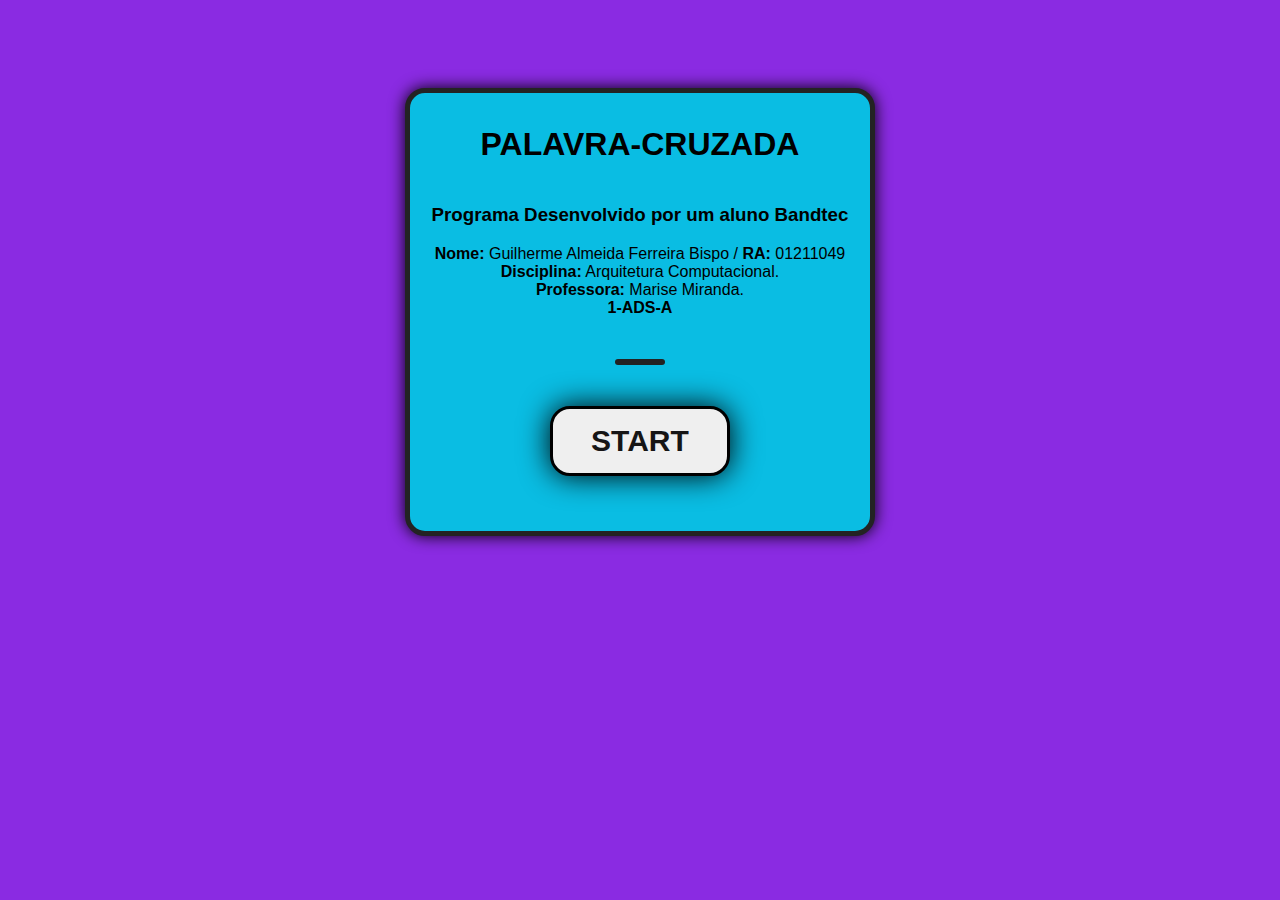
==== commit 4250723f: "Add files via upload" ====
--- a/index.html
+++ b/index.html
@@ -8,7 +8,7 @@
     <title>Palavra-Cruzada</title>
     <link rel="shortcut icon" href="2.jpg">
 </head>
-<!-- <link rel="stylesheet" href="styles.css"> -->
+<link rel="stylesheet" href="styles.css">
 
 
 
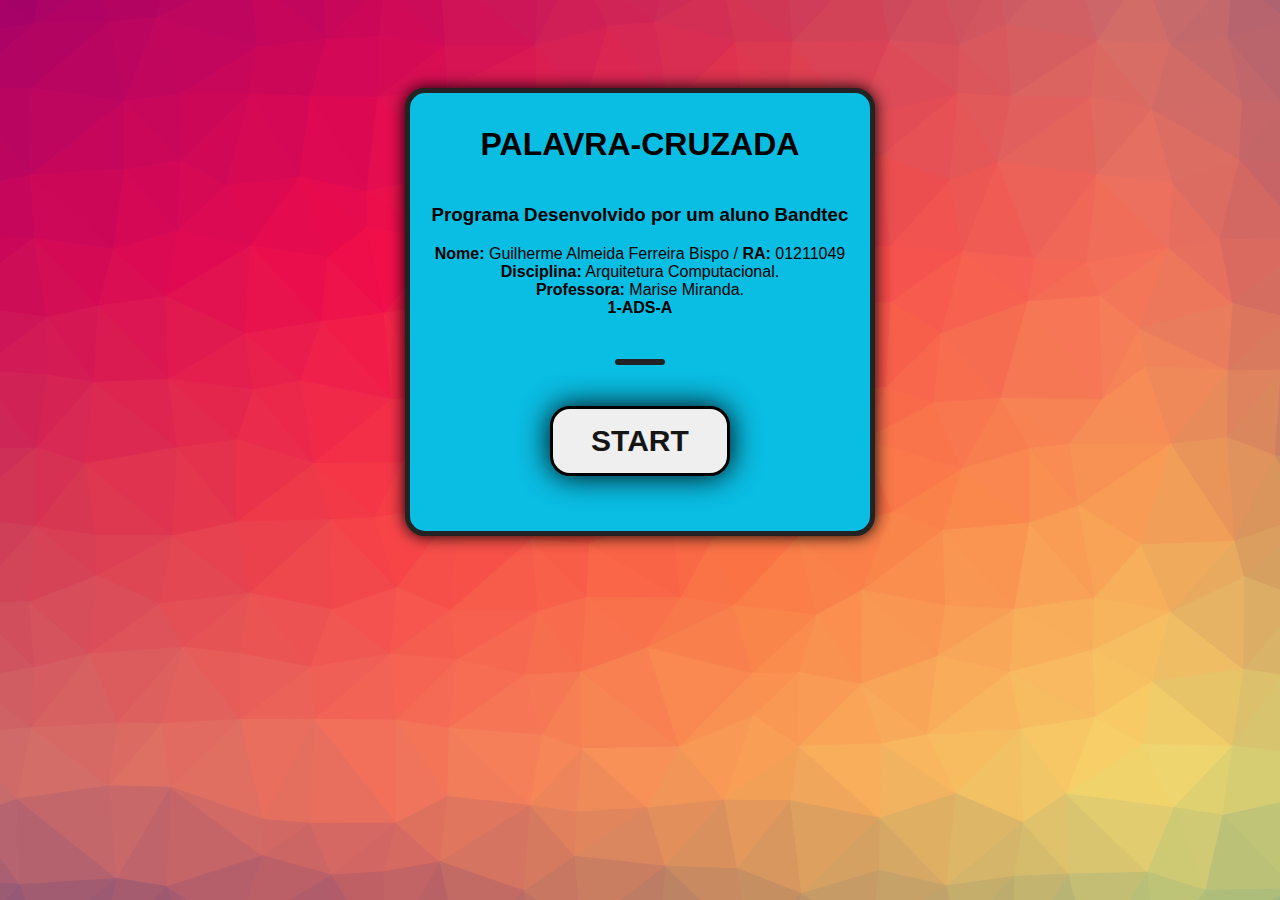
==== commit 086fcde5: "Add files via upload" ====
--- a/index.html
+++ b/index.html
@@ -12,7 +12,7 @@
 
 
 
-<body id="imgFUNDO" style="background-image: url(img/1.jpg);">
+<body id="imgFUNDO" style="background-image: url(1.jpg);">
     
     <div class="container">
         <div id="inicio">
@@ -27,7 +27,7 @@
                 <br>
             </span>
             <div class="barrinha"></div>
-            <a href="index.html"> <button>Start</button></a>
+            <a href="inicio.html"> <button>Start</button></a>
         </div>
     </div>
 
--- a/styles.css
+++ b/styles.css
@@ -315,7 +315,7 @@
     width: 90%;
     margin: auto;
     font-size: 22px;
-    background-color: crimson;
+    /* background-color: crimson; */
 }
 button#ret {
     height: 70px;
